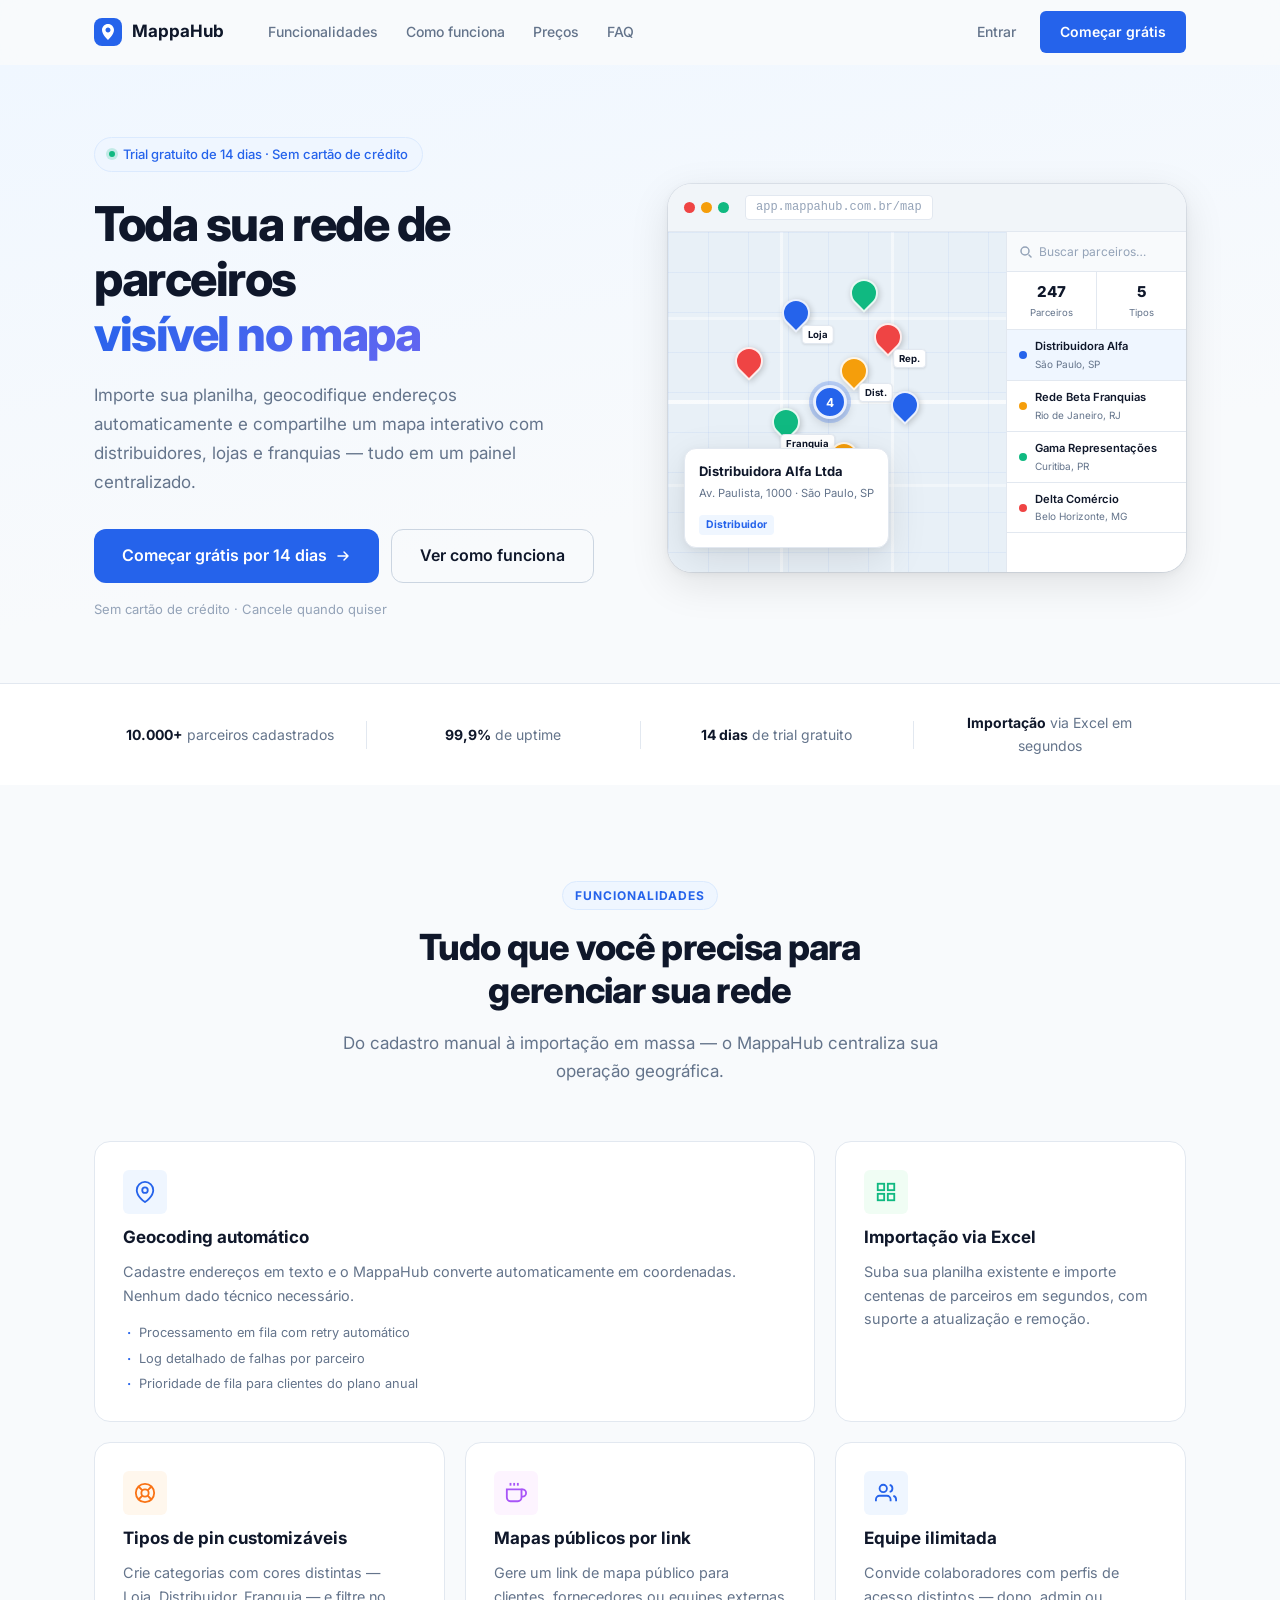
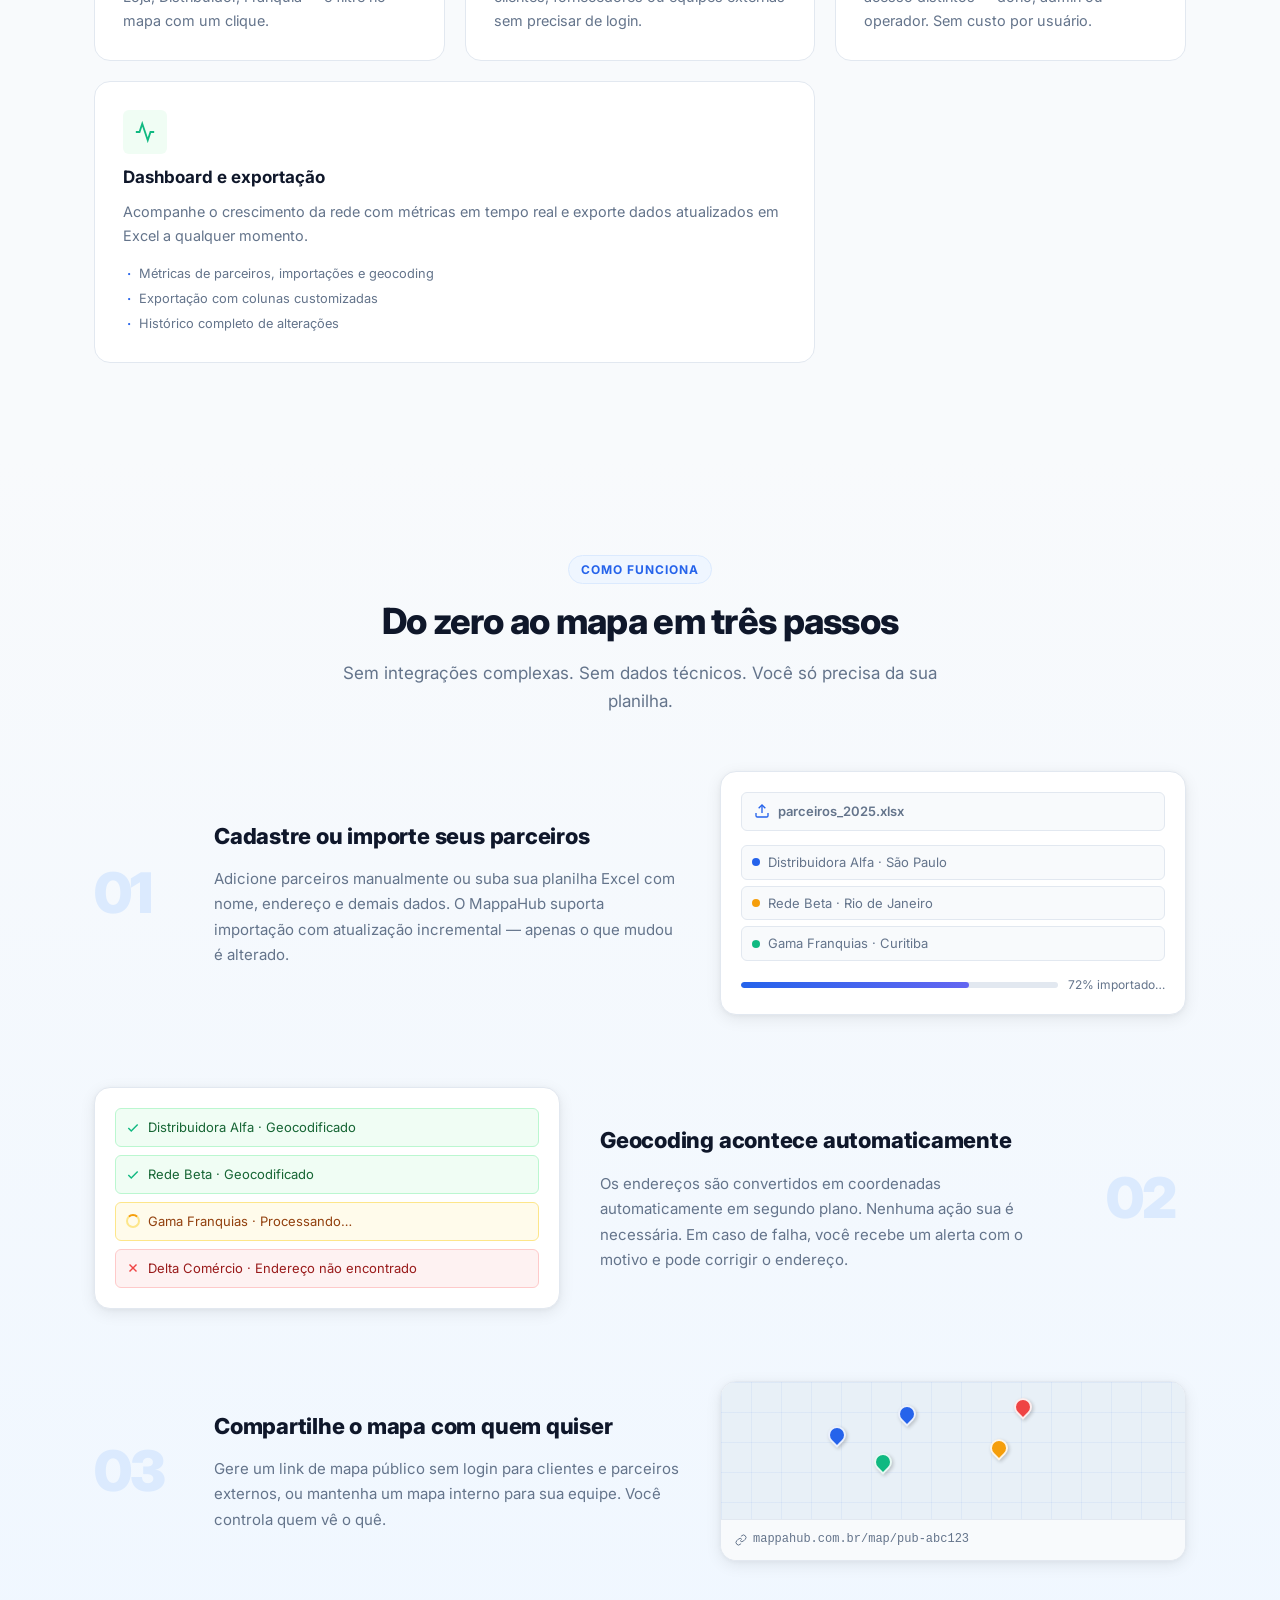
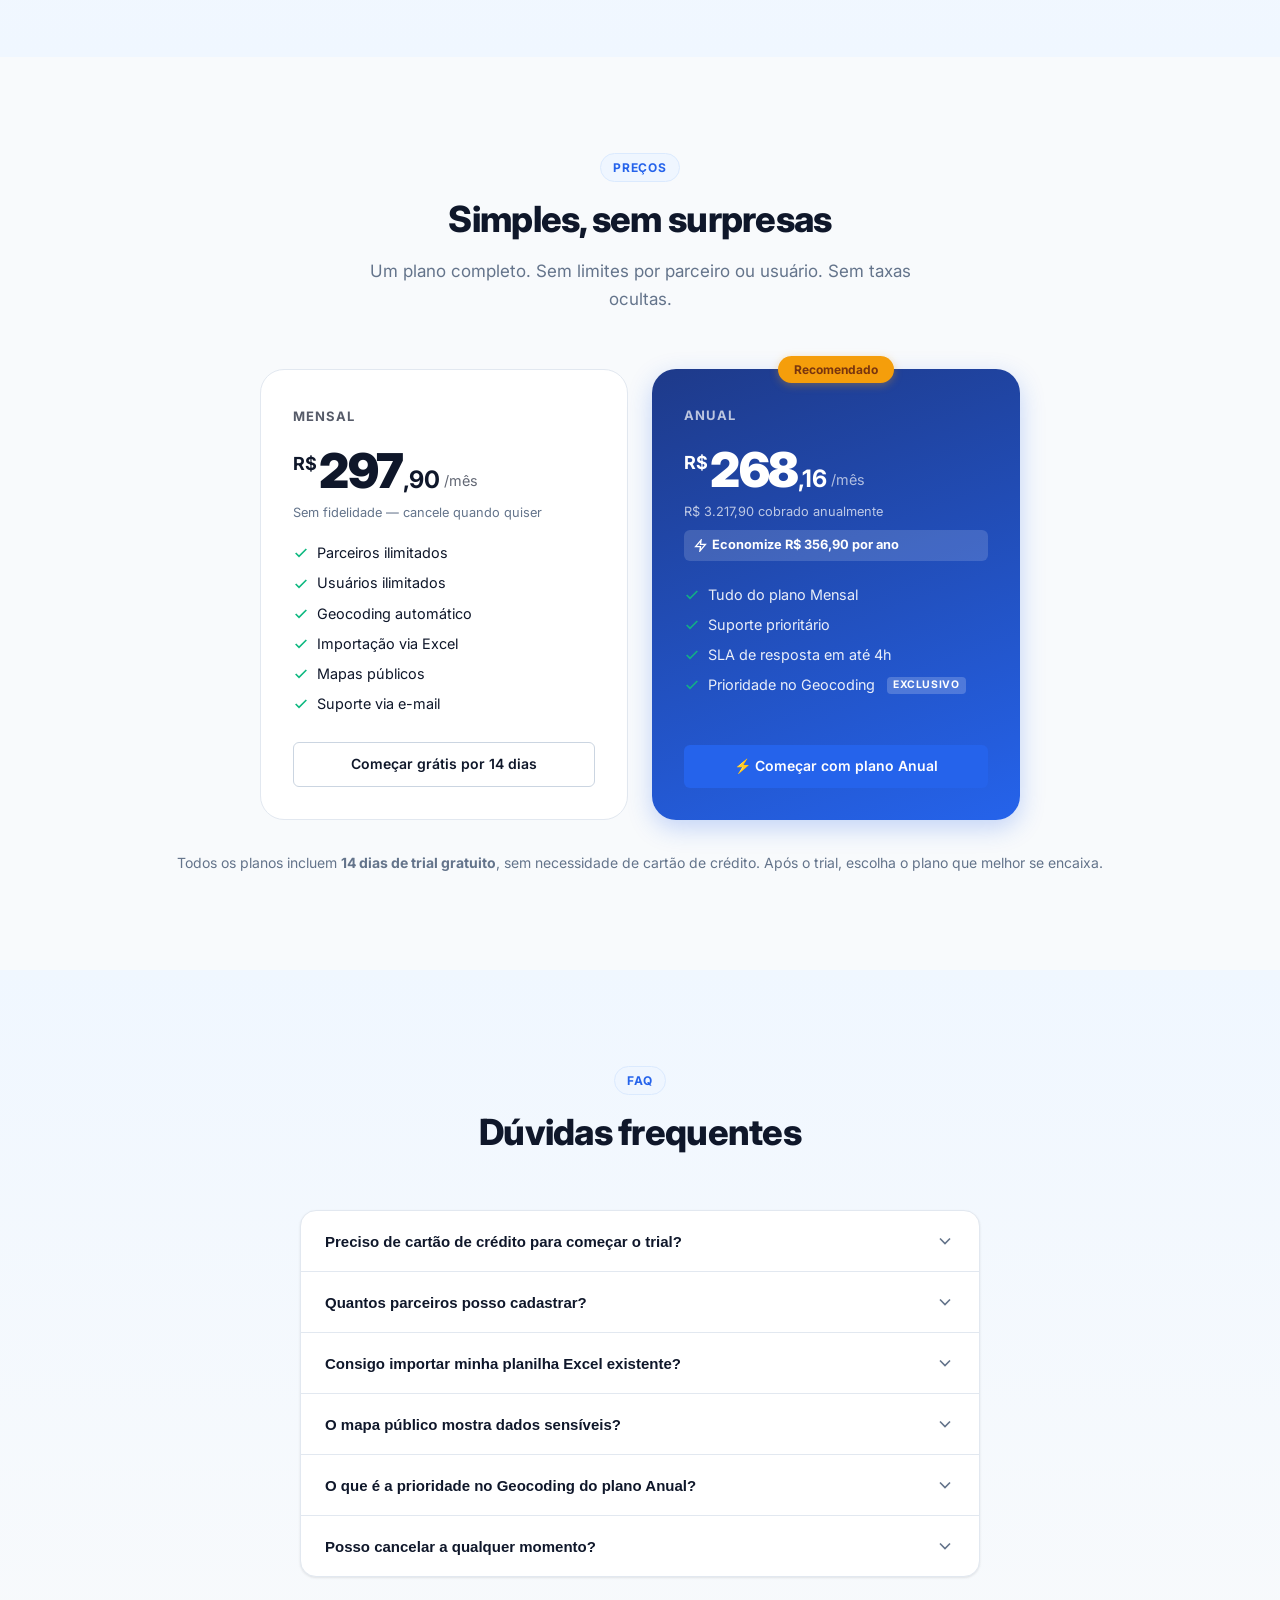
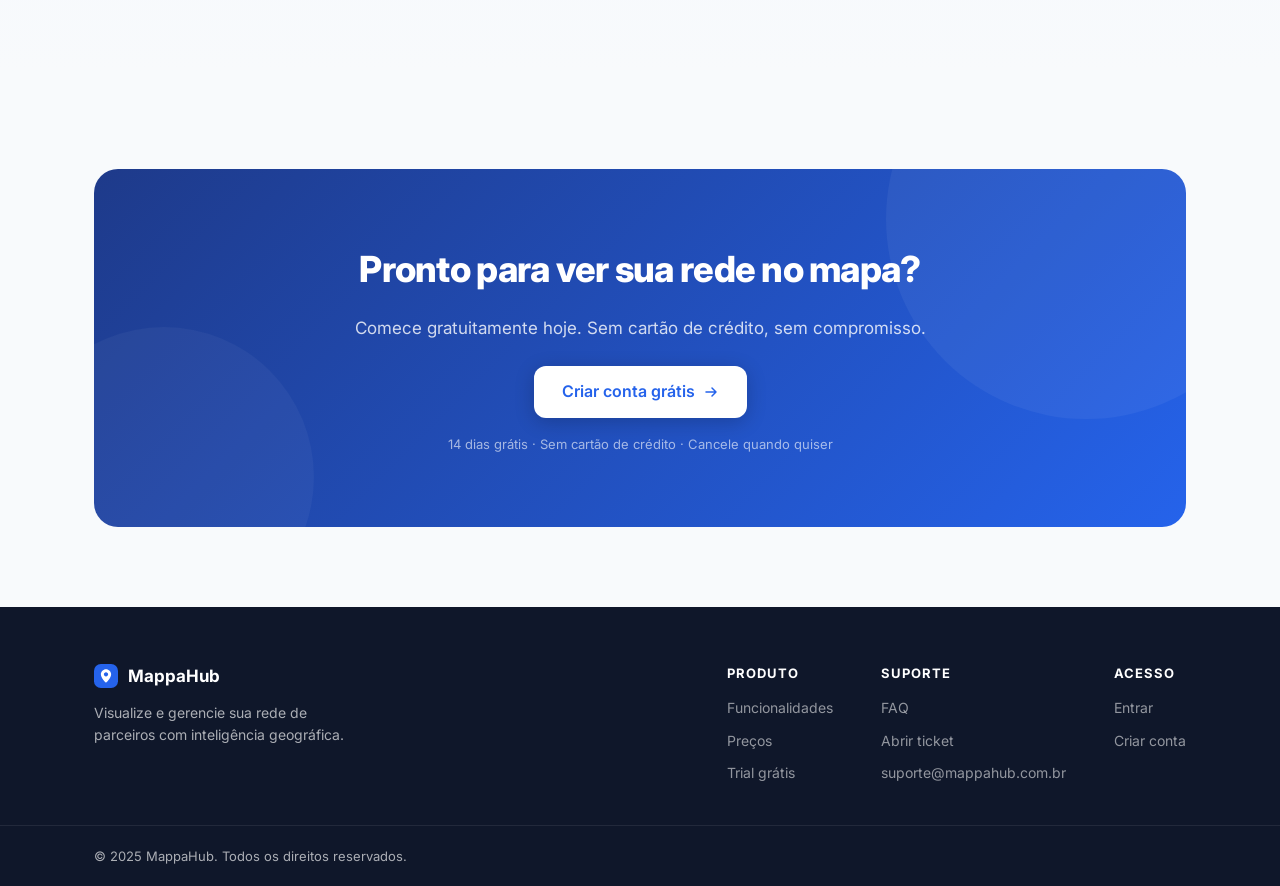
==== index.html @ 2b4d60a3 "feat: create MappaHub landing page Complete sales landing page with hero (CSS map mockup), feature c" ====
<!DOCTYPE html>
<html lang="pt-BR">
<head>
  <meta charset="UTF-8" />
  <meta name="viewport" content="width=device-width, initial-scale=1.0" />
  <title>MappaHub — Visualize sua rede de parceiros no mapa</title>
  <meta name="description" content="Importe, gerencie e compartilhe seus pontos de venda e parceiros em um mapa interativo. Geocoding automático, importação via Excel e equipe ilimitada. Comece grátis por 14 dias." />
  <meta property="og:title" content="MappaHub — Visualize sua rede de parceiros no mapa" />
  <meta property="og:description" content="Gerencie distribuidores, franquias e pontos de venda em um painel centralizado com mapa interativo." />
  <meta property="og:type" content="website" />
  <meta property="og:url" content="https://mappahub.com.br" />
  <link rel="preconnect" href="https://fonts.googleapis.com" />
  <link rel="preconnect" href="https://fonts.gstatic.com" crossorigin />
  <link href="https://fonts.googleapis.com/css2?family=Inter:wght@400;500;600;700;800&display=swap" rel="stylesheet" />
  <link rel="stylesheet" href="style.css" />
</head>
<body>

  <!-- ── Nav ─────────────────────────────────────────────────────────────── -->
  <header class="nav" id="nav">
    <div class="container nav-inner">
      <a href="/" class="nav-logo">
        <svg width="28" height="28" viewBox="0 0 28 28" fill="none" aria-hidden="true">
          <rect width="28" height="28" rx="8" fill="#2563EB"/>
          <path d="M14 6C10.686 6 8 8.686 8 12C8 16.5 14 22 14 22C14 22 20 16.5 20 12C20 8.686 17.314 6 14 6ZM14 14.5C12.619 14.5 11.5 13.381 11.5 12C11.5 10.619 12.619 9.5 14 9.5C15.381 9.5 16.5 10.619 16.5 12C16.5 13.381 15.381 14.5 14 14.5Z" fill="white"/>
        </svg>
        <span>MappaHub</span>
      </a>
      <nav class="nav-links" aria-label="Menu principal">
        <a href="#features">Funcionalidades</a>
        <a href="#how-it-works">Como funciona</a>
        <a href="#pricing">Preços</a>
        <a href="#faq">FAQ</a>
      </nav>
      <div class="nav-actions">
        <a href="https://app.mappahub.com.br/login" class="btn-ghost">Entrar</a>
        <a href="https://app.mappahub.com.br/register" class="btn-primary">Começar grátis</a>
      </div>
      <button class="nav-mobile-toggle" aria-label="Abrir menu" id="mobileToggle">
        <span></span><span></span><span></span>
      </button>
    </div>
    <div class="nav-mobile-menu" id="mobileMenu">
      <a href="#features">Funcionalidades</a>
      <a href="#how-it-works">Como funciona</a>
      <a href="#pricing">Preços</a>
      <a href="#faq">FAQ</a>
      <a href="https://app.mappahub.com.br/login" class="btn-ghost">Entrar</a>
      <a href="https://app.mappahub.com.br/register" class="btn-primary">Começar grátis</a>
    </div>
  </header>

  <main>

    <!-- ── Hero ──────────────────────────────────────────────────────────── -->
    <section class="hero">
      <div class="container hero-inner">
        <div class="hero-content">
          <div class="hero-badge">
            <span class="badge-dot"></span>
            Trial gratuito de 14 dias · Sem cartão de crédito
          </div>
          <h1 class="hero-title">
            Toda sua rede de parceiros<br />
            <span class="gradient-text">visível no mapa</span>
          </h1>
          <p class="hero-desc">
            Importe sua planilha, geocodifique endereços automaticamente e compartilhe
            um mapa interativo com distribuidores, lojas e franquias — tudo em um painel
            centralizado.
          </p>
          <div class="hero-actions">
            <a href="https://app.mappahub.com.br/register" class="btn-primary btn-lg">
              Começar grátis por 14 dias
              <svg width="16" height="16" viewBox="0 0 16 16" fill="none" aria-hidden="true"><path d="M3 8h10M9 4l4 4-4 4" stroke="currentColor" stroke-width="1.5" stroke-linecap="round" stroke-linejoin="round"/></svg>
            </a>
            <a href="#how-it-works" class="btn-outline btn-lg">Ver como funciona</a>
          </div>
          <p class="hero-note">Sem cartão de crédito · Cancele quando quiser</p>
        </div>

        <!-- Map mockup -->
        <div class="hero-visual" aria-hidden="true">
          <div class="map-frame">
            <div class="map-titlebar">
              <span class="dot red"></span>
              <span class="dot yellow"></span>
              <span class="dot green"></span>
              <span class="map-url">app.mappahub.com.br/map</span>
            </div>
            <div class="map-body">
              <div class="map-canvas">
                <div class="map-grid"></div>
                <!-- Pins -->
                <div class="pin pin-blue"  style="top:28%;left:38%"><span class="pin-label">Loja</span></div>
                <div class="pin pin-amber" style="top:45%;left:55%"><span class="pin-label">Dist.</span></div>
                <div class="pin pin-green" style="top:60%;left:35%"><span class="pin-label">Franquia</span></div>
                <div class="pin pin-red"   style="top:35%;left:65%"><span class="pin-label">Rep.</span></div>
                <div class="pin pin-blue"  style="top:55%;left:70%"></div>
                <div class="pin pin-amber" style="top:70%;left:52%"></div>
                <div class="pin pin-green" style="top:22%;left:58%"></div>
                <div class="pin pin-blue"  style="top:75%;left:28%"></div>
                <div class="pin pin-red"   style="top:42%;left:24%"></div>
                <!-- Cluster -->
                <div class="cluster" style="top:50%;left:48%">4</div>
                <!-- Popup -->
                <div class="map-popup">
                  <div class="popup-title">Distribuidora Alfa Ltda</div>
                  <div class="popup-addr">Av. Paulista, 1000 · São Paulo, SP</div>
                  <div class="popup-badge">Distribuidor</div>
                </div>
              </div>
              <!-- Sidebar -->
              <div class="map-sidebar">
                <div class="sidebar-search">
                  <svg width="14" height="14" viewBox="0 0 14 14" fill="none"><circle cx="6" cy="6" r="4" stroke="#94a3b8" stroke-width="1.5"/><path d="M10 10l2 2" stroke="#94a3b8" stroke-width="1.5" stroke-linecap="round"/></svg>
                  <span>Buscar parceiros…</span>
                </div>
                <div class="sidebar-stats">
                  <div class="stat"><span class="stat-num">247</span><span class="stat-lbl">Parceiros</span></div>
                  <div class="stat"><span class="stat-num">5</span><span class="stat-lbl">Tipos</span></div>
                </div>
                <div class="sidebar-list">
                  <div class="list-item active">
                    <span class="list-dot" style="background:#2563eb"></span>
                    <div><div class="list-name">Distribuidora Alfa</div><div class="list-city">São Paulo, SP</div></div>
                  </div>
                  <div class="list-item">
                    <span class="list-dot" style="background:#f59e0b"></span>
                    <div><div class="list-name">Rede Beta Franquias</div><div class="list-city">Rio de Janeiro, RJ</div></div>
                  </div>
                  <div class="list-item">
                    <span class="list-dot" style="background:#10b981"></span>
                    <div><div class="list-name">Gama Representações</div><div class="list-city">Curitiba, PR</div></div>
                  </div>
                  <div class="list-item">
                    <span class="list-dot" style="background:#ef4444"></span>
                    <div><div class="list-name">Delta Comércio</div><div class="list-city">Belo Horizonte, MG</div></div>
                  </div>
                </div>
              </div>
            </div>
          </div>
        </div>
      </div>

      <!-- Stats bar -->
      <div class="stats-bar">
        <div class="container stats-inner">
          <div class="stat-item"><strong>10.000+</strong> parceiros cadastrados</div>
          <div class="stat-divider"></div>
          <div class="stat-item"><strong>99,9%</strong> de uptime</div>
          <div class="stat-divider"></div>
          <div class="stat-item"><strong>14 dias</strong> de trial gratuito</div>
          <div class="stat-divider"></div>
          <div class="stat-item"><strong>Importação</strong> via Excel em segundos</div>
        </div>
      </div>
    </section>

    <!-- ── Features ──────────────────────────────────────────────────────── -->
    <section class="features section" id="features">
      <div class="container">
        <div class="section-header">
          <div class="section-tag">Funcionalidades</div>
          <h2 class="section-title">Tudo que você precisa para<br />gerenciar sua rede</h2>
          <p class="section-desc">Do cadastro manual à importação em massa — o MappaHub centraliza sua operação geográfica.</p>
        </div>

        <div class="features-grid">

          <div class="feature-card feature-card--wide">
            <div class="feature-icon" style="background:#eff6ff;color:#2563eb">
              <svg width="22" height="22" viewBox="0 0 24 24" fill="none" stroke="currentColor" stroke-width="2"><path d="M21 10c0 7-9 13-9 13s-9-6-9-13a9 9 0 0 1 18 0z"/><circle cx="12" cy="10" r="3"/></svg>
            </div>
            <h3>Geocoding automático</h3>
            <p>Cadastre endereços em texto e o MappaHub converte automaticamente em coordenadas. Nenhum dado técnico necessário.</p>
            <ul class="feature-list">
              <li>Processamento em fila com retry automático</li>
              <li>Log detalhado de falhas por parceiro</li>
              <li>Prioridade de fila para clientes do plano anual</li>
            </ul>
          </div>

          <div class="feature-card">
            <div class="feature-icon" style="background:#f0fdf4;color:#10b981">
              <svg width="22" height="22" viewBox="0 0 24 24" fill="none" stroke="currentColor" stroke-width="2"><rect x="3" y="3" width="7" height="7"/><rect x="14" y="3" width="7" height="7"/><rect x="14" y="14" width="7" height="7"/><rect x="3" y="14" width="7" height="7"/></svg>
            </div>
            <h3>Importação via Excel</h3>
            <p>Suba sua planilha existente e importe centenas de parceiros em segundos, com suporte a atualização e remoção.</p>
          </div>

          <div class="feature-card">
            <div class="feature-icon" style="background:#fff7ed;color:#f97316">
              <svg width="22" height="22" viewBox="0 0 24 24" fill="none" stroke="currentColor" stroke-width="2"><circle cx="12" cy="12" r="10"/><circle cx="12" cy="12" r="4"/><line x1="4.93" y1="4.93" x2="9.17" y2="9.17"/><line x1="14.83" y1="14.83" x2="19.07" y2="19.07"/><line x1="14.83" y1="9.17" x2="19.07" y2="4.93"/><line x1="4.93" y1="19.07" x2="9.17" y2="14.83"/></svg>
            </div>
            <h3>Tipos de pin customizáveis</h3>
            <p>Crie categorias com cores distintas — Loja, Distribuidor, Franquia — e filtre no mapa com um clique.</p>
          </div>

          <div class="feature-card">
            <div class="feature-icon" style="background:#fdf4ff;color:#a855f7">
              <svg width="22" height="22" viewBox="0 0 24 24" fill="none" stroke="currentColor" stroke-width="2"><path d="M18 8h1a4 4 0 0 1 0 8h-1"/><path d="M2 8h16v9a4 4 0 0 1-4 4H6a4 4 0 0 1-4-4V8z"/><line x1="6" y1="1" x2="6" y2="4"/><line x1="10" y1="1" x2="10" y2="4"/><line x1="14" y1="1" x2="14" y2="4"/></svg>
            </div>
            <h3>Mapas públicos por link</h3>
            <p>Gere um link de mapa público para clientes, fornecedores ou equipes externas sem precisar de login.</p>
          </div>

          <div class="feature-card">
            <div class="feature-icon" style="background:#eff6ff;color:#2563eb">
              <svg width="22" height="22" viewBox="0 0 24 24" fill="none" stroke="currentColor" stroke-width="2"><path d="M17 21v-2a4 4 0 0 0-4-4H5a4 4 0 0 0-4 4v2"/><circle cx="9" cy="7" r="4"/><path d="M23 21v-2a4 4 0 0 0-3-3.87"/><path d="M16 3.13a4 4 0 0 1 0 7.75"/></svg>
            </div>
            <h3>Equipe ilimitada</h3>
            <p>Convide colaboradores com perfis de acesso distintos — dono, admin ou operador. Sem custo por usuário.</p>
          </div>

          <div class="feature-card feature-card--wide">
            <div class="feature-icon" style="background:#f0fdf4;color:#10b981">
              <svg width="22" height="22" viewBox="0 0 24 24" fill="none" stroke="currentColor" stroke-width="2"><polyline points="22 12 18 12 15 21 9 3 6 12 2 12"/></svg>
            </div>
            <h3>Dashboard e exportação</h3>
            <p>Acompanhe o crescimento da rede com métricas em tempo real e exporte dados atualizados em Excel a qualquer momento.</p>
            <ul class="feature-list">
              <li>Métricas de parceiros, importações e geocoding</li>
              <li>Exportação com colunas customizadas</li>
              <li>Histórico completo de alterações</li>
            </ul>
          </div>

        </div>
      </div>
    </section>

    <!-- ── How it works ───────────────────────────────────────────────────── -->
    <section class="how section" id="how-it-works">
      <div class="container">
        <div class="section-header">
          <div class="section-tag">Como funciona</div>
          <h2 class="section-title">Do zero ao mapa em três passos</h2>
          <p class="section-desc">Sem integrações complexas. Sem dados técnicos. Você só precisa da sua planilha.</p>
        </div>

        <div class="steps">
          <div class="step">
            <div class="step-number">01</div>
            <div class="step-content">
              <h3>Cadastre ou importe seus parceiros</h3>
              <p>Adicione parceiros manualmente ou suba sua planilha Excel com nome, endereço e demais dados. O MappaHub suporta importação com atualização incremental — apenas o que mudou é alterado.</p>
            </div>
            <div class="step-visual">
              <div class="step-card">
                <div class="step-card-header">
                  <svg width="16" height="16" viewBox="0 0 24 24" fill="none" stroke="#2563eb" stroke-width="2"><path d="M21 15v4a2 2 0 0 1-2 2H5a2 2 0 0 1-2-2v-4"/><polyline points="17 8 12 3 7 8"/><line x1="12" y1="3" x2="12" y2="15"/></svg>
                  parceiros_2025.xlsx
                </div>
                <div class="step-rows">
                  <div class="step-row"><span class="row-dot" style="background:#2563eb"></span> Distribuidora Alfa · São Paulo</div>
                  <div class="step-row"><span class="row-dot" style="background:#f59e0b"></span> Rede Beta · Rio de Janeiro</div>
                  <div class="step-row"><span class="row-dot" style="background:#10b981"></span> Gama Franquias · Curitiba</div>
                </div>
                <div class="step-progress">
                  <div class="progress-bar"><div class="progress-fill" style="width:72%"></div></div>
                  <span>72% importado…</span>
                </div>
              </div>
            </div>
          </div>

          <div class="step step--reverse">
            <div class="step-number">02</div>
            <div class="step-content">
              <h3>Geocoding acontece automaticamente</h3>
              <p>Os endereços são convertidos em coordenadas automaticamente em segundo plano. Nenhuma ação sua é necessária. Em caso de falha, você recebe um alerta com o motivo e pode corrigir o endereço.</p>
            </div>
            <div class="step-visual">
              <div class="step-card">
                <div class="geocoding-list">
                  <div class="geo-item geo-done">
                    <svg width="14" height="14" viewBox="0 0 24 24" fill="none" stroke="#10b981" stroke-width="2.5"><polyline points="20 6 9 17 4 12"/></svg>
                    Distribuidora Alfa · Geocodificado
                  </div>
                  <div class="geo-item geo-done">
                    <svg width="14" height="14" viewBox="0 0 24 24" fill="none" stroke="#10b981" stroke-width="2.5"><polyline points="20 6 9 17 4 12"/></svg>
                    Rede Beta · Geocodificado
                  </div>
                  <div class="geo-item geo-pending">
                    <div class="spinner"></div>
                    Gama Franquias · Processando…
                  </div>
                  <div class="geo-item geo-error">
                    <svg width="14" height="14" viewBox="0 0 24 24" fill="none" stroke="#ef4444" stroke-width="2.5"><line x1="18" y1="6" x2="6" y2="18"/><line x1="6" y1="6" x2="18" y2="18"/></svg>
                    Delta Comércio · Endereço não encontrado
                  </div>
                </div>
              </div>
            </div>
          </div>

          <div class="step">
            <div class="step-number">03</div>
            <div class="step-content">
              <h3>Compartilhe o mapa com quem quiser</h3>
              <p>Gere um link de mapa público sem login para clientes e parceiros externos, ou mantenha um mapa interno para sua equipe. Você controla quem vê o quê.</p>
            </div>
            <div class="step-visual">
              <div class="step-card step-card--map">
                <div class="mini-map">
                  <div class="mini-pin" style="top:30%;left:40%;background:#2563eb"></div>
                  <div class="mini-pin" style="top:55%;left:60%;background:#f59e0b"></div>
                  <div class="mini-pin" style="top:65%;left:35%;background:#10b981"></div>
                  <div class="mini-pin" style="top:25%;left:65%;background:#ef4444"></div>
                  <div class="mini-pin" style="top:45%;left:25%;background:#2563eb"></div>
                </div>
                <div class="share-link">
                  <svg width="12" height="12" viewBox="0 0 24 24" fill="none" stroke="#64748b" stroke-width="2"><path d="M10 13a5 5 0 0 0 7.54.54l3-3a5 5 0 0 0-7.07-7.07l-1.72 1.71"/><path d="M14 11a5 5 0 0 0-7.54-.54l-3 3a5 5 0 0 0 7.07 7.07l1.71-1.71"/></svg>
                  mappahub.com.br/map/pub-abc123
                </div>
              </div>
            </div>
          </div>
        </div>
      </div>
    </section>

    <!-- ── Pricing ────────────────────────────────────────────────────────── -->
    <section class="pricing section" id="pricing">
      <div class="container">
        <div class="section-header">
          <div class="section-tag">Preços</div>
          <h2 class="section-title">Simples, sem surpresas</h2>
          <p class="section-desc">Um plano completo. Sem limites por parceiro ou usuário. Sem taxas ocultas.</p>
        </div>

        <div class="pricing-grid">

          <!-- Monthly -->
          <div class="pricing-card">
            <div class="pricing-label">Mensal</div>
            <div class="pricing-price">
              <span class="price-currency">R$</span>
              <span class="price-value">297<span class="price-cents">,90</span></span>
              <span class="price-period">/mês</span>
            </div>
            <p class="pricing-note">Sem fidelidade — cancele quando quiser</p>
            <ul class="pricing-features">
              <li><svg width="16" height="16" viewBox="0 0 24 24" fill="none" stroke="#10b981" stroke-width="2.5"><polyline points="20 6 9 17 4 12"/></svg> Parceiros ilimitados</li>
              <li><svg width="16" height="16" viewBox="0 0 24 24" fill="none" stroke="#10b981" stroke-width="2.5"><polyline points="20 6 9 17 4 12"/></svg> Usuários ilimitados</li>
              <li><svg width="16" height="16" viewBox="0 0 24 24" fill="none" stroke="#10b981" stroke-width="2.5"><polyline points="20 6 9 17 4 12"/></svg> Geocoding automático</li>
              <li><svg width="16" height="16" viewBox="0 0 24 24" fill="none" stroke="#10b981" stroke-width="2.5"><polyline points="20 6 9 17 4 12"/></svg> Importação via Excel</li>
              <li><svg width="16" height="16" viewBox="0 0 24 24" fill="none" stroke="#10b981" stroke-width="2.5"><polyline points="20 6 9 17 4 12"/></svg> Mapas públicos</li>
              <li><svg width="16" height="16" viewBox="0 0 24 24" fill="none" stroke="#10b981" stroke-width="2.5"><polyline points="20 6 9 17 4 12"/></svg> Suporte via e-mail</li>
            </ul>
            <a href="https://app.mappahub.com.br/register" class="btn-outline btn-full">Começar grátis por 14 dias</a>
          </div>

          <!-- Annual -->
          <div class="pricing-card pricing-card--featured">
            <div class="pricing-badge">Recomendado</div>
            <div class="pricing-label">Anual</div>
            <div class="pricing-price">
              <span class="price-currency">R$</span>
              <span class="price-value">268<span class="price-cents">,16</span></span>
              <span class="price-period">/mês</span>
            </div>
            <p class="pricing-note-annual">R$ 3.217,90 cobrado anualmente</p>
            <div class="pricing-savings">
              <svg width="13" height="13" viewBox="0 0 24 24" fill="none" stroke="currentColor" stroke-width="2.5"><polygon points="13 2 3 14 12 14 11 22 21 10 12 10 13 2"/></svg>
              Economize R$ 356,90 por ano
            </div>
            <ul class="pricing-features">
              <li><svg width="16" height="16" viewBox="0 0 24 24" fill="none" stroke="#10b981" stroke-width="2.5"><polyline points="20 6 9 17 4 12"/></svg> Tudo do plano Mensal</li>
              <li><svg width="16" height="16" viewBox="0 0 24 24" fill="none" stroke="#10b981" stroke-width="2.5"><polyline points="20 6 9 17 4 12"/></svg> Suporte prioritário</li>
              <li><svg width="16" height="16" viewBox="0 0 24 24" fill="none" stroke="#10b981" stroke-width="2.5"><polyline points="20 6 9 17 4 12"/></svg> SLA de resposta em até 4h</li>
              <li>
                <svg width="16" height="16" viewBox="0 0 24 24" fill="none" stroke="#10b981" stroke-width="2.5"><polyline points="20 6 9 17 4 12"/></svg>
                Prioridade no Geocoding
                <span class="feature-tag">Exclusivo</span>
              </li>
            </ul>
            <a href="https://app.mappahub.com.br/register?plan=annual" class="btn-primary btn-full">⚡ Começar com plano Anual</a>
          </div>

        </div>

        <p class="pricing-trial">
          Todos os planos incluem <strong>14 dias de trial gratuito</strong>, sem necessidade de cartão de crédito.
          Após o trial, escolha o plano que melhor se encaixa.
        </p>
      </div>
    </section>

    <!-- ── FAQ ────────────────────────────────────────────────────────────── -->
    <section class="faq section" id="faq">
      <div class="container">
        <div class="section-header">
          <div class="section-tag">FAQ</div>
          <h2 class="section-title">Dúvidas frequentes</h2>
        </div>

        <div class="faq-list">
          <div class="faq-item">
            <button class="faq-question" aria-expanded="false">
              Preciso de cartão de crédito para começar o trial?
              <svg class="faq-icon" width="20" height="20" viewBox="0 0 24 24" fill="none" stroke="currentColor" stroke-width="2"><polyline points="6 9 12 15 18 9"/></svg>
            </button>
            <div class="faq-answer">
              <p>Não. O trial de 14 dias é totalmente gratuito e não exige cadastro de cartão. Você só insere dados de pagamento quando decidir assinar um plano pago.</p>
            </div>
          </div>

          <div class="faq-item">
            <button class="faq-question" aria-expanded="false">
              Quantos parceiros posso cadastrar?
              <svg class="faq-icon" width="20" height="20" viewBox="0 0 24 24" fill="none" stroke="currentColor" stroke-width="2"><polyline points="6 9 12 15 18 9"/></svg>
            </button>
            <div class="faq-answer">
              <p>Parceiros ilimitados em todos os planos. Não existe limite de cadastros, usuários ou mapas — você paga um valor fixo mensal ou anual independente do volume.</p>
            </div>
          </div>

          <div class="faq-item">
            <button class="faq-question" aria-expanded="false">
              Consigo importar minha planilha Excel existente?
              <svg class="faq-icon" width="20" height="20" viewBox="0 0 24 24" fill="none" stroke="currentColor" stroke-width="2"><polyline points="6 9 12 15 18 9"/></svg>
            </button>
            <div class="faq-answer">
              <p>Sim. O MappaHub aceita arquivos .xlsx com as colunas que você já usa. Basta mapear os campos (nome, endereço, etc.) e importar. A importação é incremental — apenas os registros novos ou alterados são processados, preservando o histórico.</p>
            </div>
          </div>

          <div class="faq-item">
            <button class="faq-question" aria-expanded="false">
              O mapa público mostra dados sensíveis?
              <svg class="faq-icon" width="20" height="20" viewBox="0 0 24 24" fill="none" stroke="currentColor" stroke-width="2"><polyline points="6 9 12 15 18 9"/></svg>
            </button>
            <div class="faq-answer">
              <p>Você controla o que aparece. Cada parceiro pode ser marcado como <em>público</em> ou <em>interno</em>. O mapa público exibe apenas os parceiros marcados como públicos. Dados internos e informações de equipe nunca são expostos.</p>
            </div>
          </div>

          <div class="faq-item">
            <button class="faq-question" aria-expanded="false">
              O que é a prioridade no Geocoding do plano Anual?
              <svg class="faq-icon" width="20" height="20" viewBox="0 0 24 24" fill="none" stroke="currentColor" stroke-width="2"><polyline points="6 9 12 15 18 9"/></svg>
            </button>
            <div class="faq-answer">
              <p>Quando vários clientes enviam endereços para geocodificar ao mesmo tempo, os clientes do plano Anual têm seus jobs processados primeiro na fila. Isso garante que importações grandes de clientes anuais não fiquem aguardando atrás de outros.</p>
            </div>
          </div>

          <div class="faq-item">
            <button class="faq-question" aria-expanded="false">
              Posso cancelar a qualquer momento?
              <svg class="faq-icon" width="20" height="20" viewBox="0 0 24 24" fill="none" stroke="currentColor" stroke-width="2"><polyline points="6 9 12 15 18 9"/></svg>
            </button>
            <div class="faq-answer">
              <p>Sim. O plano Mensal pode ser cancelado a qualquer momento pelo painel, sem multa ou burocracia. No plano Anual, o cancelamento encerra a renovação automática ao fim do período contratado.</p>
            </div>
          </div>
        </div>
      </div>
    </section>

    <!-- ── Final CTA ──────────────────────────────────────────────────────── -->
    <section class="cta-final section">
      <div class="container">
        <div class="cta-box">
          <h2>Pronto para ver sua rede no mapa?</h2>
          <p>Comece gratuitamente hoje. Sem cartão de crédito, sem compromisso.</p>
          <a href="https://app.mappahub.com.br/register" class="btn-primary btn-lg">
            Criar conta grátis
            <svg width="16" height="16" viewBox="0 0 16 16" fill="none" aria-hidden="true"><path d="M3 8h10M9 4l4 4-4 4" stroke="currentColor" stroke-width="1.5" stroke-linecap="round" stroke-linejoin="round"/></svg>
          </a>
          <span class="cta-note">14 dias grátis · Sem cartão de crédito · Cancele quando quiser</span>
        </div>
      </div>
    </section>

  </main>

  <!-- ── Footer ─────────────────────────────────────────────────────────── -->
  <footer class="footer">
    <div class="container footer-inner">
      <div class="footer-brand">
        <a href="/" class="nav-logo">
          <svg width="24" height="24" viewBox="0 0 28 28" fill="none" aria-hidden="true">
            <rect width="28" height="28" rx="8" fill="#2563EB"/>
            <path d="M14 6C10.686 6 8 8.686 8 12C8 16.5 14 22 14 22C14 22 20 16.5 20 12C20 8.686 17.314 6 14 6ZM14 14.5C12.619 14.5 11.5 13.381 11.5 12C11.5 10.619 12.619 9.5 14 9.5C15.381 9.5 16.5 10.619 16.5 12C16.5 13.381 15.381 14.5 14 14.5Z" fill="white"/>
          </svg>
          <span>MappaHub</span>
        </a>
        <p>Visualize e gerencie sua rede de parceiros com inteligência geográfica.</p>
      </div>
      <div class="footer-links">
        <div class="footer-col">
          <h4>Produto</h4>
          <a href="#features">Funcionalidades</a>
          <a href="#pricing">Preços</a>
          <a href="https://app.mappahub.com.br/register">Trial grátis</a>
        </div>
        <div class="footer-col">
          <h4>Suporte</h4>
          <a href="#faq">FAQ</a>
          <a href="https://app.mappahub.com.br/support">Abrir ticket</a>
          <a href="mailto:suporte@mappahub.com.br">suporte@mappahub.com.br</a>
        </div>
        <div class="footer-col">
          <h4>Acesso</h4>
          <a href="https://app.mappahub.com.br/login">Entrar</a>
          <a href="https://app.mappahub.com.br/register">Criar conta</a>
        </div>
      </div>
    </div>
    <div class="footer-bottom">
      <div class="container">
        <span>© 2025 MappaHub. Todos os direitos reservados.</span>
      </div>
    </div>
  </footer>

  <script src="script.js"></script>
</body>
</html>
---- style.css ----
/* ─────────────────────────────────────────────────────────────────────────────
   MappaHub — Landing Page Styles
   ───────────────────────────────────────────────────────────────────────────── */

/* ── Reset & Base ─────────────────────────────────────────────────────────── */
*, *::before, *::after {
  box-sizing: border-box;
  margin: 0;
  padding: 0;
}

:root {
  --blue:        #2563EB;
  --blue-dark:   #1d4ed8;
  --blue-light:  #eff6ff;
  --blue-mid:    #dbeafe;
  --green:       #10b981;
  --amber:       #f59e0b;
  --red:         #ef4444;
  --purple:      #a855f7;

  --bg:          #F8FAFC;
  --surface:     #ffffff;
  --border:      #e2e8f0;
  --border-dark: #cbd5e1;

  --text:        #0f172a;
  --text-muted:  #64748b;
  --text-light:  #94a3b8;

  --radius-sm:   6px;
  --radius:      12px;
  --radius-lg:   16px;
  --radius-xl:   24px;

  --shadow-sm:   0 1px 3px rgba(0,0,0,.06), 0 1px 2px rgba(0,0,0,.04);
  --shadow:      0 4px 16px rgba(0,0,0,.08), 0 1px 4px rgba(0,0,0,.04);
  --shadow-lg:   0 12px 40px rgba(0,0,0,.10), 0 2px 8px rgba(0,0,0,.05);
  --shadow-blue: 0 8px 24px rgba(37,99,235,.25);

  --nav-h:       64px;
  --section-gap: 96px;
}

html { scroll-behavior: smooth; }

body {
  font-family: 'Inter', -apple-system, BlinkMacSystemFont, sans-serif;
  background: var(--bg);
  color: var(--text);
  line-height: 1.6;
  -webkit-font-smoothing: antialiased;
}

img, svg { display: block; }

a { text-decoration: none; color: inherit; }

ul { list-style: none; }

/* ── Container ────────────────────────────────────────────────────────────── */
.container {
  width: 100%;
  max-width: 1140px;
  margin: 0 auto;
  padding: 0 24px;
}

/* ── Buttons ──────────────────────────────────────────────────────────────── */
.btn-primary {
  display: inline-flex;
  align-items: center;
  gap: 8px;
  background: var(--blue);
  color: #fff;
  font-size: .875rem;
  font-weight: 600;
  padding: 10px 20px;
  border-radius: var(--radius-sm);
  border: none;
  cursor: pointer;
  transition: background .15s, transform .1s, box-shadow .15s;
}
.btn-primary:hover {
  background: var(--blue-dark);
  box-shadow: var(--shadow-blue);
  transform: translateY(-1px);
}
.btn-primary:active { transform: translateY(0); }

.btn-ghost {
  display: inline-flex;
  align-items: center;
  gap: 8px;
  background: transparent;
  color: var(--text-muted);
  font-size: .875rem;
  font-weight: 500;
  padding: 10px 16px;
  border-radius: var(--radius-sm);
  border: none;
  cursor: pointer;
  transition: color .15s, background .15s;
}
.btn-ghost:hover { color: var(--text); background: var(--border); }

.btn-outline {
  display: inline-flex;
  align-items: center;
  gap: 8px;
  background: transparent;
  color: var(--text);
  font-size: .875rem;
  font-weight: 600;
  padding: 10px 20px;
  border-radius: var(--radius-sm);
  border: 1.5px solid var(--border-dark);
  cursor: pointer;
  transition: border-color .15s, background .15s, transform .1s;
}
.btn-outline:hover { border-color: var(--blue); color: var(--blue); background: var(--blue-light); transform: translateY(-1px); }

.btn-lg { font-size: 1rem; padding: 13px 28px; border-radius: var(--radius); }

.btn-full { width: 100%; justify-content: center; margin-top: auto; }

/* ── Text helpers ─────────────────────────────────────────────────────────── */
.gradient-text {
  background: linear-gradient(135deg, var(--blue) 0%, #6366f1 100%);
  -webkit-background-clip: text;
  -webkit-text-fill-color: transparent;
  background-clip: text;
}

/* ── Section ──────────────────────────────────────────────────────────────── */
.section { padding: var(--section-gap) 0; }

.section-header {
  text-align: center;
  max-width: 600px;
  margin: 0 auto 56px;
}
.section-tag {
  display: inline-block;
  font-size: .75rem;
  font-weight: 700;
  letter-spacing: .08em;
  text-transform: uppercase;
  color: var(--blue);
  background: var(--blue-light);
  border: 1px solid var(--blue-mid);
  padding: 4px 12px;
  border-radius: 999px;
  margin-bottom: 16px;
}
.section-title {
  font-size: 2.25rem;
  font-weight: 800;
  line-height: 1.2;
  color: var(--text);
  letter-spacing: -.02em;
  margin-bottom: 16px;
}
.section-desc {
  font-size: 1.0625rem;
  color: var(--text-muted);
  line-height: 1.65;
}

/* ─────────────────────────────────────────────────────────────────────────────
   NAV
   ───────────────────────────────────────────────────────────────────────────── */
.nav {
  position: sticky;
  top: 0;
  z-index: 100;
  background: rgba(248, 250, 252, .88);
  backdrop-filter: blur(12px);
  -webkit-backdrop-filter: blur(12px);
  border-bottom: 1px solid transparent;
  transition: border-color .2s, background .2s;
}
.nav.scrolled {
  border-color: var(--border);
  background: rgba(248, 250, 252, .96);
}

.nav-inner {
  display: flex;
  align-items: center;
  height: var(--nav-h);
  gap: 32px;
}

.nav-logo {
  display: flex;
  align-items: center;
  gap: 10px;
  font-size: 1.0625rem;
  font-weight: 700;
  color: var(--text);
  flex-shrink: 0;
}

.nav-links {
  display: flex;
  align-items: center;
  gap: 4px;
  flex: 1;
}
.nav-links a {
  font-size: .875rem;
  font-weight: 500;
  color: var(--text-muted);
  padding: 6px 12px;
  border-radius: var(--radius-sm);
  transition: color .15s, background .15s;
}
.nav-links a:hover { color: var(--text); background: var(--border); }

.nav-actions {
  display: flex;
  align-items: center;
  gap: 8px;
  margin-left: auto;
}

/* Mobile toggle */
.nav-mobile-toggle {
  display: none;
  flex-direction: column;
  gap: 5px;
  background: none;
  border: none;
  cursor: pointer;
  padding: 8px;
  border-radius: var(--radius-sm);
  margin-left: auto;
}
.nav-mobile-toggle span {
  display: block;
  width: 22px;
  height: 2px;
  background: var(--text);
  border-radius: 2px;
  transition: transform .2s, opacity .2s;
}

.nav-mobile-menu {
  display: none;
  flex-direction: column;
  padding: 12px 24px 20px;
  gap: 4px;
  border-top: 1px solid var(--border);
  background: var(--surface);
}
.nav-mobile-menu a {
  padding: 10px 12px;
  font-size: .9375rem;
  font-weight: 500;
  color: var(--text-muted);
  border-radius: var(--radius-sm);
  transition: color .15s, background .15s;
}
.nav-mobile-menu a:hover { color: var(--text); background: var(--border); }
.nav-mobile-menu .btn-primary,
.nav-mobile-menu .btn-ghost { width: 100%; justify-content: center; margin-top: 4px; }

.nav-mobile-menu.open { display: flex; }

/* ─────────────────────────────────────────────────────────────────────────────
   HERO
   ───────────────────────────────────────────────────────────────────────────── */
.hero {
  background: linear-gradient(170deg, #f0f7ff 0%, var(--bg) 60%);
  padding: 72px 0 0;
  overflow: hidden;
}

.hero-inner {
  display: grid;
  grid-template-columns: 1fr 1fr;
  gap: 56px;
  align-items: center;
  padding-bottom: 64px;
}

/* Content */
.hero-badge {
  display: inline-flex;
  align-items: center;
  gap: 8px;
  font-size: .8125rem;
  font-weight: 500;
  color: var(--blue);
  background: var(--blue-light);
  border: 1px solid var(--blue-mid);
  padding: 6px 14px;
  border-radius: 999px;
  margin-bottom: 24px;
}
.badge-dot {
  display: inline-block;
  width: 6px;
  height: 6px;
  border-radius: 50%;
  background: var(--green);
  box-shadow: 0 0 0 3px rgba(16,185,129,.2);
  animation: pulse 2s infinite;
}
@keyframes pulse {
  0%, 100% { box-shadow: 0 0 0 3px rgba(16,185,129,.2); }
  50%       { box-shadow: 0 0 0 6px rgba(16,185,129,.08); }
}

.hero-title {
  font-size: clamp(2rem, 4vw, 3rem);
  font-weight: 800;
  line-height: 1.15;
  letter-spacing: -.03em;
  margin-bottom: 20px;
}

.hero-desc {
  font-size: 1.0625rem;
  color: var(--text-muted);
  line-height: 1.7;
  margin-bottom: 32px;
  max-width: 480px;
}

.hero-actions {
  display: flex;
  flex-wrap: wrap;
  gap: 12px;
  margin-bottom: 16px;
}

.hero-note {
  font-size: .8125rem;
  color: var(--text-light);
}

/* ── Map Frame ────────────────────────────────────────────────────────────── */
.hero-visual {
  position: relative;
}

.map-frame {
  background: var(--surface);
  border-radius: var(--radius-xl);
  box-shadow: var(--shadow-lg), 0 0 0 1px var(--border);
  overflow: hidden;
  max-width: 560px;
  width: 100%;
}

.map-titlebar {
  display: flex;
  align-items: center;
  gap: 6px;
  padding: 11px 16px;
  background: #f1f5f9;
  border-bottom: 1px solid var(--border);
}
.dot {
  width: 11px;
  height: 11px;
  border-radius: 50%;
  flex-shrink: 0;
}
.dot.red    { background: #ef4444; }
.dot.yellow { background: #f59e0b; }
.dot.green  { background: #10b981; }
.map-url {
  margin-left: 10px;
  font-size: .75rem;
  color: var(--text-light);
  background: var(--surface);
  border: 1px solid var(--border);
  border-radius: 4px;
  padding: 2px 10px;
  font-family: monospace;
}

.map-body {
  display: flex;
  height: 340px;
}

.map-canvas {
  flex: 1;
  position: relative;
  background: #e8f0f7;
  overflow: hidden;
}

/* Subtle map grid */
.map-grid {
  position: absolute;
  inset: 0;
  background-image:
    linear-gradient(rgba(37,99,235,.06) 1px, transparent 1px),
    linear-gradient(90deg, rgba(37,99,235,.06) 1px, transparent 1px);
  background-size: 40px 40px;
}

/* Map roads */
.map-canvas::before {
  content: '';
  position: absolute;
  inset: 0;
  background-image:
    linear-gradient(transparent 49.5%, rgba(255,255,255,.7) 49.5%, rgba(255,255,255,.7) 50.5%, transparent 50.5%),
    linear-gradient(90deg, transparent 33%, rgba(255,255,255,.5) 33%, rgba(255,255,255,.5) 34%, transparent 34%),
    linear-gradient(90deg, transparent 66%, rgba(255,255,255,.5) 66%, rgba(255,255,255,.5) 67%, transparent 67%),
    linear-gradient(transparent 25%, rgba(255,255,255,.4) 25%, rgba(255,255,255,.4) 26%, transparent 26%),
    linear-gradient(transparent 74%, rgba(255,255,255,.4) 74%, rgba(255,255,255,.4) 75%, transparent 75%);
}

/* Pins */
.pin {
  position: absolute;
  width: 28px;
  height: 28px;
  border-radius: 50% 50% 50% 0;
  transform: translate(-50%, -100%) rotate(-45deg);
  border: 2px solid rgba(255,255,255,.9);
  box-shadow: 0 2px 6px rgba(0,0,0,.2);
  cursor: default;
  transition: transform .15s;
}
.pin:hover { transform: translate(-50%, -105%) rotate(-45deg) scale(1.1); z-index: 10; }

.pin-blue   { background: var(--blue); }
.pin-amber  { background: var(--amber); }
.pin-green  { background: var(--green); }
.pin-red    { background: var(--red); }

.pin-label {
  position: absolute;
  bottom: -28px;
  left: 50%;
  transform: translateX(-50%) rotate(45deg);
  font-size: .6rem;
  font-weight: 700;
  color: var(--text);
  background: var(--surface);
  border: 1px solid var(--border);
  border-radius: 4px;
  padding: 1px 5px;
  white-space: nowrap;
  box-shadow: var(--shadow-sm);
  pointer-events: none;
}

/* Cluster */
.cluster {
  position: absolute;
  width: 34px;
  height: 34px;
  border-radius: 50%;
  background: var(--blue);
  color: #fff;
  font-size: .75rem;
  font-weight: 700;
  display: flex;
  align-items: center;
  justify-content: center;
  transform: translate(-50%, -50%);
  border: 3px solid rgba(255,255,255,.9);
  box-shadow: 0 0 0 4px rgba(37,99,235,.25), 0 4px 12px rgba(0,0,0,.2);
  cursor: default;
  z-index: 5;
}

/* Popup */
.map-popup {
  position: absolute;
  bottom: 24px;
  left: 16px;
  background: var(--surface);
  border-radius: var(--radius);
  box-shadow: var(--shadow-lg);
  padding: 12px 14px;
  min-width: 180px;
  border: 1px solid var(--border);
  z-index: 20;
  animation: popupIn .3s ease;
}
@keyframes popupIn {
  from { opacity: 0; transform: translateY(6px) scale(.97); }
  to   { opacity: 1; transform: translateY(0) scale(1); }
}
.popup-title { font-size: .8125rem; font-weight: 700; color: var(--text); margin-bottom: 3px; }
.popup-addr  { font-size: .7rem; color: var(--text-muted); margin-bottom: 7px; }
.popup-badge {
  display: inline-block;
  font-size: .65rem;
  font-weight: 700;
  color: var(--blue);
  background: var(--blue-light);
  border-radius: 4px;
  padding: 2px 7px;
}

/* Sidebar */
.map-sidebar {
  width: 180px;
  background: var(--surface);
  border-left: 1px solid var(--border);
  display: flex;
  flex-direction: column;
  gap: 0;
  overflow: hidden;
}

.sidebar-search {
  display: flex;
  align-items: center;
  gap: 6px;
  padding: 10px 12px;
  border-bottom: 1px solid var(--border);
  font-size: .75rem;
  color: var(--text-light);
  background: #f8fafc;
}

.sidebar-stats {
  display: flex;
  border-bottom: 1px solid var(--border);
}
.stat {
  flex: 1;
  display: flex;
  flex-direction: column;
  align-items: center;
  padding: 8px 4px;
  border-right: 1px solid var(--border);
}
.stat:last-child { border-right: none; }
.stat-num { font-size: .9375rem; font-weight: 800; color: var(--text); }
.stat-lbl { font-size: .6rem; color: var(--text-muted); margin-top: 1px; }

.sidebar-list { display: flex; flex-direction: column; overflow: hidden; }
.list-item {
  display: flex;
  align-items: center;
  gap: 8px;
  padding: 8px 12px;
  border-bottom: 1px solid var(--border);
  cursor: default;
  transition: background .1s;
}
.list-item:hover   { background: #f8fafc; }
.list-item.active  { background: var(--blue-light); }
.list-dot {
  width: 8px;
  height: 8px;
  border-radius: 50%;
  flex-shrink: 0;
}
.list-name  { font-size: .7rem; font-weight: 600; color: var(--text); }
.list-city  { font-size: .625rem; color: var(--text-muted); }

/* Stats bar */
.stats-bar {
  background: var(--surface);
  border-top: 1px solid var(--border);
}
.stats-inner {
  display: flex;
  align-items: center;
  justify-content: center;
  flex-wrap: wrap;
  gap: 0;
  padding: 20px 24px;
}
.stat-item {
  flex: 1;
  text-align: center;
  font-size: .875rem;
  color: var(--text-muted);
  padding: 8px 20px;
  min-width: 180px;
}
.stat-item strong { color: var(--text); font-weight: 700; }
.stat-divider {
  width: 1px;
  height: 28px;
  background: var(--border);
  flex-shrink: 0;
}

/* ─────────────────────────────────────────────────────────────────────────────
   FEATURES
   ───────────────────────────────────────────────────────────────────────────── */
.features { background: var(--bg); }

.features-grid {
  display: grid;
  grid-template-columns: repeat(3, 1fr);
  gap: 20px;
}

.feature-card {
  background: var(--surface);
  border: 1px solid var(--border);
  border-radius: var(--radius-lg);
  padding: 28px;
  transition: box-shadow .2s, transform .2s, border-color .2s;
  display: flex;
  flex-direction: column;
  gap: 12px;
}
.feature-card:hover {
  box-shadow: var(--shadow);
  border-color: var(--blue-mid);
  transform: translateY(-2px);
}
.feature-card--wide {
  grid-column: span 2;
}

.feature-icon {
  width: 44px;
  height: 44px;
  border-radius: var(--radius-sm);
  display: flex;
  align-items: center;
  justify-content: center;
  flex-shrink: 0;
}

.feature-card h3 {
  font-size: 1.0625rem;
  font-weight: 700;
  color: var(--text);
  line-height: 1.3;
}

.feature-card p {
  font-size: .9rem;
  color: var(--text-muted);
  line-height: 1.65;
}

.feature-list {
  display: flex;
  flex-direction: column;
  gap: 6px;
  margin-top: 4px;
}
.feature-list li {
  font-size: .8rem;
  color: var(--text-muted);
  padding-left: 16px;
  position: relative;
  line-height: 1.5;
}
.feature-list li::before {
  content: '·';
  position: absolute;
  left: 4px;
  color: var(--blue);
  font-weight: 700;
}

/* ─────────────────────────────────────────────────────────────────────────────
   HOW IT WORKS
   ───────────────────────────────────────────────────────────────────────────── */
.how { background: linear-gradient(180deg, var(--bg) 0%, #f0f7ff 100%); }

.steps {
  display: flex;
  flex-direction: column;
  gap: 72px;
}

.step {
  display: grid;
  grid-template-columns: 80px 1fr 1fr;
  gap: 40px;
  align-items: center;
}
.step--reverse {
  grid-template-columns: 80px 1fr 1fr;
  direction: rtl;
}
.step--reverse > * { direction: ltr; }

.step-number {
  font-size: 3.5rem;
  font-weight: 900;
  color: var(--blue-mid);
  line-height: 1;
  letter-spacing: -.04em;
  white-space: nowrap;
}

.step-content h3 {
  font-size: 1.375rem;
  font-weight: 800;
  color: var(--text);
  margin-bottom: 12px;
  letter-spacing: -.01em;
}
.step-content p {
  font-size: .9375rem;
  color: var(--text-muted);
  line-height: 1.7;
}

/* Step cards */
.step-card {
  background: var(--surface);
  border: 1px solid var(--border);
  border-radius: var(--radius-lg);
  padding: 20px;
  box-shadow: var(--shadow);
  min-height: 180px;
  display: flex;
  flex-direction: column;
  gap: 14px;
}

.step-card-header {
  display: flex;
  align-items: center;
  gap: 8px;
  font-size: .8125rem;
  font-weight: 600;
  color: var(--text-muted);
  background: #f8fafc;
  border: 1px solid var(--border);
  border-radius: var(--radius-sm);
  padding: 8px 12px;
}

.step-rows { display: flex; flex-direction: column; gap: 6px; }
.step-row {
  display: flex;
  align-items: center;
  gap: 8px;
  font-size: .8125rem;
  color: var(--text-muted);
  padding: 6px 10px;
  border-radius: var(--radius-sm);
  background: #f8fafc;
  border: 1px solid var(--border);
}
.row-dot {
  width: 8px;
  height: 8px;
  border-radius: 50%;
  flex-shrink: 0;
}

.step-progress {
  display: flex;
  align-items: center;
  gap: 10px;
  font-size: .75rem;
  color: var(--text-muted);
}
.progress-bar {
  flex: 1;
  height: 6px;
  background: var(--border);
  border-radius: 99px;
  overflow: hidden;
}
.progress-fill {
  height: 100%;
  background: linear-gradient(90deg, var(--blue), #6366f1);
  border-radius: 99px;
}

/* Geocoding list */
.geocoding-list { display: flex; flex-direction: column; gap: 8px; }
.geo-item {
  display: flex;
  align-items: center;
  gap: 8px;
  font-size: .8125rem;
  padding: 8px 10px;
  border-radius: var(--radius-sm);
  border: 1px solid var(--border);
}
.geo-done    { background: #f0fdf4; border-color: #bbf7d0; color: #166534; }
.geo-pending { background: #fffbeb; border-color: #fde68a; color: #92400e; }
.geo-error   { background: #fef2f2; border-color: #fecaca; color: #991b1b; }

.spinner {
  width: 14px;
  height: 14px;
  border: 2px solid #fde68a;
  border-top-color: var(--amber);
  border-radius: 50%;
  animation: spin .7s linear infinite;
  flex-shrink: 0;
}
@keyframes spin { to { transform: rotate(360deg); } }

/* Mini map card */
.step-card--map { padding: 0; overflow: hidden; gap: 0; }
.mini-map {
  flex: 1;
  position: relative;
  background: #e8f0f7;
  background-image:
    linear-gradient(rgba(37,99,235,.06) 1px, transparent 1px),
    linear-gradient(90deg, rgba(37,99,235,.06) 1px, transparent 1px);
  background-size: 30px 30px;
  min-height: 130px;
}
.mini-pin {
  position: absolute;
  width: 18px;
  height: 18px;
  border-radius: 50% 50% 50% 0;
  transform: translate(-50%, -100%) rotate(-45deg);
  border: 2px solid rgba(255,255,255,.9);
  box-shadow: 0 2px 4px rgba(0,0,0,.2);
}
.share-link {
  display: flex;
  align-items: center;
  gap: 6px;
  font-size: .75rem;
  color: var(--text-muted);
  background: #f8fafc;
  border-top: 1px solid var(--border);
  padding: 10px 14px;
  font-family: monospace;
}

/* ─────────────────────────────────────────────────────────────────────────────
   PRICING
   ───────────────────────────────────────────────────────────────────────────── */
.pricing { background: var(--bg); }

.pricing-grid {
  display: grid;
  grid-template-columns: 1fr 1fr;
  gap: 24px;
  max-width: 760px;
  margin: 0 auto;
}

.pricing-card {
  background: var(--surface);
  border: 1px solid var(--border);
  border-radius: var(--radius-xl);
  padding: 36px 32px 32px;
  display: flex;
  flex-direction: column;
  gap: 0;
  transition: box-shadow .2s, transform .2s;
  position: relative;
}
.pricing-card:hover {
  box-shadow: var(--shadow);
  transform: translateY(-2px);
}

.pricing-card--featured {
  background: linear-gradient(160deg, #1e3a8a 0%, var(--blue) 100%);
  border: none;
  color: #fff;
  box-shadow: var(--shadow-blue);
}
.pricing-card--featured:hover {
  box-shadow: 0 12px 40px rgba(37,99,235,.4);
  transform: translateY(-4px);
}

.pricing-badge {
  position: absolute;
  top: -13px;
  left: 50%;
  transform: translateX(-50%);
  background: var(--amber);
  color: #78350f;
  font-size: .75rem;
  font-weight: 700;
  padding: 4px 16px;
  border-radius: 999px;
  white-space: nowrap;
  box-shadow: 0 2px 8px rgba(245,158,11,.35);
}

.pricing-label {
  font-size: .8125rem;
  font-weight: 700;
  text-transform: uppercase;
  letter-spacing: .08em;
  margin-bottom: 20px;
  opacity: .7;
}

.pricing-price {
  display: flex;
  align-items: flex-start;
  gap: 2px;
  margin-bottom: 8px;
  line-height: 1;
}
.price-currency {
  font-size: 1.125rem;
  font-weight: 700;
  margin-top: 8px;
}
.price-value {
  font-size: 3rem;
  font-weight: 900;
  letter-spacing: -.03em;
}
.price-cents {
  font-size: 1.5rem;
  font-weight: 700;
  letter-spacing: -.01em;
}
.price-period {
  font-size: .9rem;
  opacity: .65;
  align-self: flex-end;
  margin-bottom: 6px;
  margin-left: 2px;
}

.pricing-note {
  font-size: .8rem;
  color: var(--text-muted);
  margin-bottom: 20px;
}
.pricing-note-annual {
  font-size: .8rem;
  color: rgba(255,255,255,.7);
  margin-bottom: 8px;
}
.pricing-savings {
  display: inline-flex;
  align-items: center;
  gap: 5px;
  font-size: .8rem;
  font-weight: 700;
  color: #fff;
  background: rgba(255,255,255,.15);
  border-radius: 6px;
  padding: 5px 10px;
  margin-bottom: 24px;
}

.pricing-features {
  display: flex;
  flex-direction: column;
  gap: 10px;
  flex: 1;
  margin-bottom: 28px;
}
.pricing-features li {
  display: flex;
  align-items: center;
  gap: 8px;
  font-size: .9rem;
  line-height: 1.4;
}
.pricing-card--featured .pricing-features li {
  color: rgba(255,255,255,.9);
}
.pricing-card--featured .pricing-features svg { opacity: .9; }

.feature-tag {
  display: inline-block;
  font-size: .65rem;
  font-weight: 700;
  text-transform: uppercase;
  letter-spacing: .06em;
  color: #fff;
  background: rgba(255,255,255,.2);
  border-radius: 4px;
  padding: 1px 6px;
  margin-left: 4px;
  vertical-align: middle;
}

/* Outline btn inside featured card */
.pricing-card--featured .btn-outline {
  border-color: rgba(255,255,255,.4);
  color: #fff;
}
.pricing-card--featured .btn-outline:hover {
  border-color: #fff;
  background: rgba(255,255,255,.1);
}

.pricing-trial {
  text-align: center;
  font-size: .875rem;
  color: var(--text-muted);
  margin-top: 32px;
}

/* ─────────────────────────────────────────────────────────────────────────────
   FAQ
   ───────────────────────────────────────────────────────────────────────────── */
.faq { background: linear-gradient(180deg, #f0f7ff 0%, var(--bg) 100%); }

.faq-list {
  max-width: 680px;
  margin: 0 auto;
  display: flex;
  flex-direction: column;
  gap: 0;
  border: 1px solid var(--border);
  border-radius: var(--radius-lg);
  background: var(--surface);
  overflow: hidden;
  box-shadow: var(--shadow-sm);
}

.faq-item { border-bottom: 1px solid var(--border); }
.faq-item:last-child { border-bottom: none; }

.faq-question {
  width: 100%;
  display: flex;
  align-items: center;
  justify-content: space-between;
  gap: 16px;
  padding: 20px 24px;
  font-size: .9375rem;
  font-weight: 600;
  color: var(--text);
  background: none;
  border: none;
  cursor: pointer;
  text-align: left;
  transition: background .15s;
}
.faq-question:hover { background: #f8fafc; }

.faq-icon {
  flex-shrink: 0;
  color: var(--text-muted);
  transition: transform .25s;
}
.faq-question[aria-expanded="true"] .faq-icon {
  transform: rotate(180deg);
}

.faq-answer {
  overflow: hidden;
  max-height: 0;
  transition: max-height .3s ease;
}
.faq-answer p {
  padding: 0 24px 20px;
  font-size: .9rem;
  color: var(--text-muted);
  line-height: 1.7;
}
.faq-answer em { color: var(--text); font-style: normal; font-weight: 500; }

/* ─────────────────────────────────────────────────────────────────────────────
   FINAL CTA
   ───────────────────────────────────────────────────────────────────────────── */
.cta-final { background: var(--bg); padding-bottom: 80px; }

.cta-box {
  background: linear-gradient(135deg, #1e3a8a 0%, var(--blue) 100%);
  border-radius: var(--radius-xl);
  padding: 72px 40px;
  text-align: center;
  color: #fff;
  display: flex;
  flex-direction: column;
  align-items: center;
  gap: 16px;
  position: relative;
  overflow: hidden;
}

/* Decorative glow */
.cta-box::before {
  content: '';
  position: absolute;
  width: 400px;
  height: 400px;
  border-radius: 50%;
  background: rgba(255,255,255,.05);
  top: -150px;
  right: -100px;
  pointer-events: none;
}
.cta-box::after {
  content: '';
  position: absolute;
  width: 300px;
  height: 300px;
  border-radius: 50%;
  background: rgba(255,255,255,.04);
  bottom: -100px;
  left: -80px;
  pointer-events: none;
}

.cta-box h2 {
  font-size: 2.25rem;
  font-weight: 800;
  letter-spacing: -.02em;
  position: relative;
}
.cta-box p {
  font-size: 1.0625rem;
  color: rgba(255,255,255,.8);
  position: relative;
}
.cta-box .btn-primary {
  background: #fff;
  color: var(--blue);
  margin-top: 8px;
  position: relative;
  box-shadow: 0 4px 20px rgba(0,0,0,.2);
}
.cta-box .btn-primary:hover {
  background: #f1f5f9;
  box-shadow: 0 8px 32px rgba(0,0,0,.25);
  transform: translateY(-2px);
}
.cta-note {
  font-size: .8125rem;
  color: rgba(255,255,255,.6);
  position: relative;
}

/* ─────────────────────────────────────────────────────────────────────────────
   FOOTER
   ───────────────────────────────────────────────────────────────────────────── */
.footer {
  background: #0f172a;
  color: rgba(255,255,255,.65);
}

.footer-inner {
  display: flex;
  gap: 56px;
  padding: 56px 24px 40px;
  align-items: flex-start;
}

.footer-brand {
  flex: 1;
  display: flex;
  flex-direction: column;
  gap: 12px;
}
.footer-brand .nav-logo { color: #fff; }
.footer-brand .nav-logo span { color: #fff; }
.footer-brand p {
  font-size: .875rem;
  line-height: 1.6;
  max-width: 260px;
}

.footer-links {
  display: flex;
  gap: 48px;
}

.footer-col {
  display: flex;
  flex-direction: column;
  gap: 10px;
}
.footer-col h4 {
  font-size: .8125rem;
  font-weight: 700;
  text-transform: uppercase;
  letter-spacing: .08em;
  color: #fff;
  margin-bottom: 4px;
}
.footer-col a {
  font-size: .875rem;
  color: rgba(255,255,255,.55);
  transition: color .15s;
}
.footer-col a:hover { color: #fff; }

.footer-bottom {
  border-top: 1px solid rgba(255,255,255,.08);
  padding: 20px 24px;
}
.footer-bottom .container {
  display: flex;
  justify-content: space-between;
  align-items: center;
}
.footer-bottom span {
  font-size: .8125rem;
}

/* ─────────────────────────────────────────────────────────────────────────────
   RESPONSIVE
   ───────────────────────────────────────────────────────────────────────────── */
@media (max-width: 1024px) {
  :root { --section-gap: 72px; }

  .features-grid {
    grid-template-columns: 1fr 1fr;
  }
  .feature-card--wide { grid-column: span 2; }

  .hero-inner { gap: 36px; }
}

@media (max-width: 840px) {
  /* Nav */
  .nav-links  { display: none; }
  .nav-actions { display: none; }
  .nav-mobile-toggle { display: flex; }

  /* Hero */
  .hero { padding-top: 48px; }
  .hero-inner {
    grid-template-columns: 1fr;
    gap: 48px;
    text-align: center;
  }
  .hero-desc { margin-left: auto; margin-right: auto; }
  .hero-actions { justify-content: center; }
  .hero-note { text-align: center; }
  .map-frame { max-width: 100%; }
  .map-body { height: 280px; }

  /* Steps */
  .step,
  .step--reverse {
    grid-template-columns: 1fr;
    direction: ltr;
    gap: 24px;
  }
  .step-number { font-size: 2.5rem; }

  /* Pricing */
  .pricing-grid { grid-template-columns: 1fr; max-width: 420px; }

  /* Footer */
  .footer-inner { flex-direction: column; gap: 36px; }
  .footer-links { flex-wrap: wrap; gap: 32px; }
}

@media (max-width: 640px) {
  :root { --section-gap: 56px; }

  .section-title { font-size: 1.75rem; }

  .features-grid { grid-template-columns: 1fr; }
  .feature-card--wide { grid-column: span 1; }

  .stats-inner { flex-direction: column; gap: 16px; }
  .stat-divider { width: 60px; height: 1px; }
  .stat-item { min-width: auto; }

  .hero-actions { flex-direction: column; align-items: center; }
  .hero-actions .btn-primary,
  .hero-actions .btn-outline { width: 100%; justify-content: center; }

  .map-sidebar { width: 140px; }

  .cta-box { padding: 48px 24px; }
  .cta-box h2 { font-size: 1.75rem; }

  .footer-links { gap: 24px; }
}
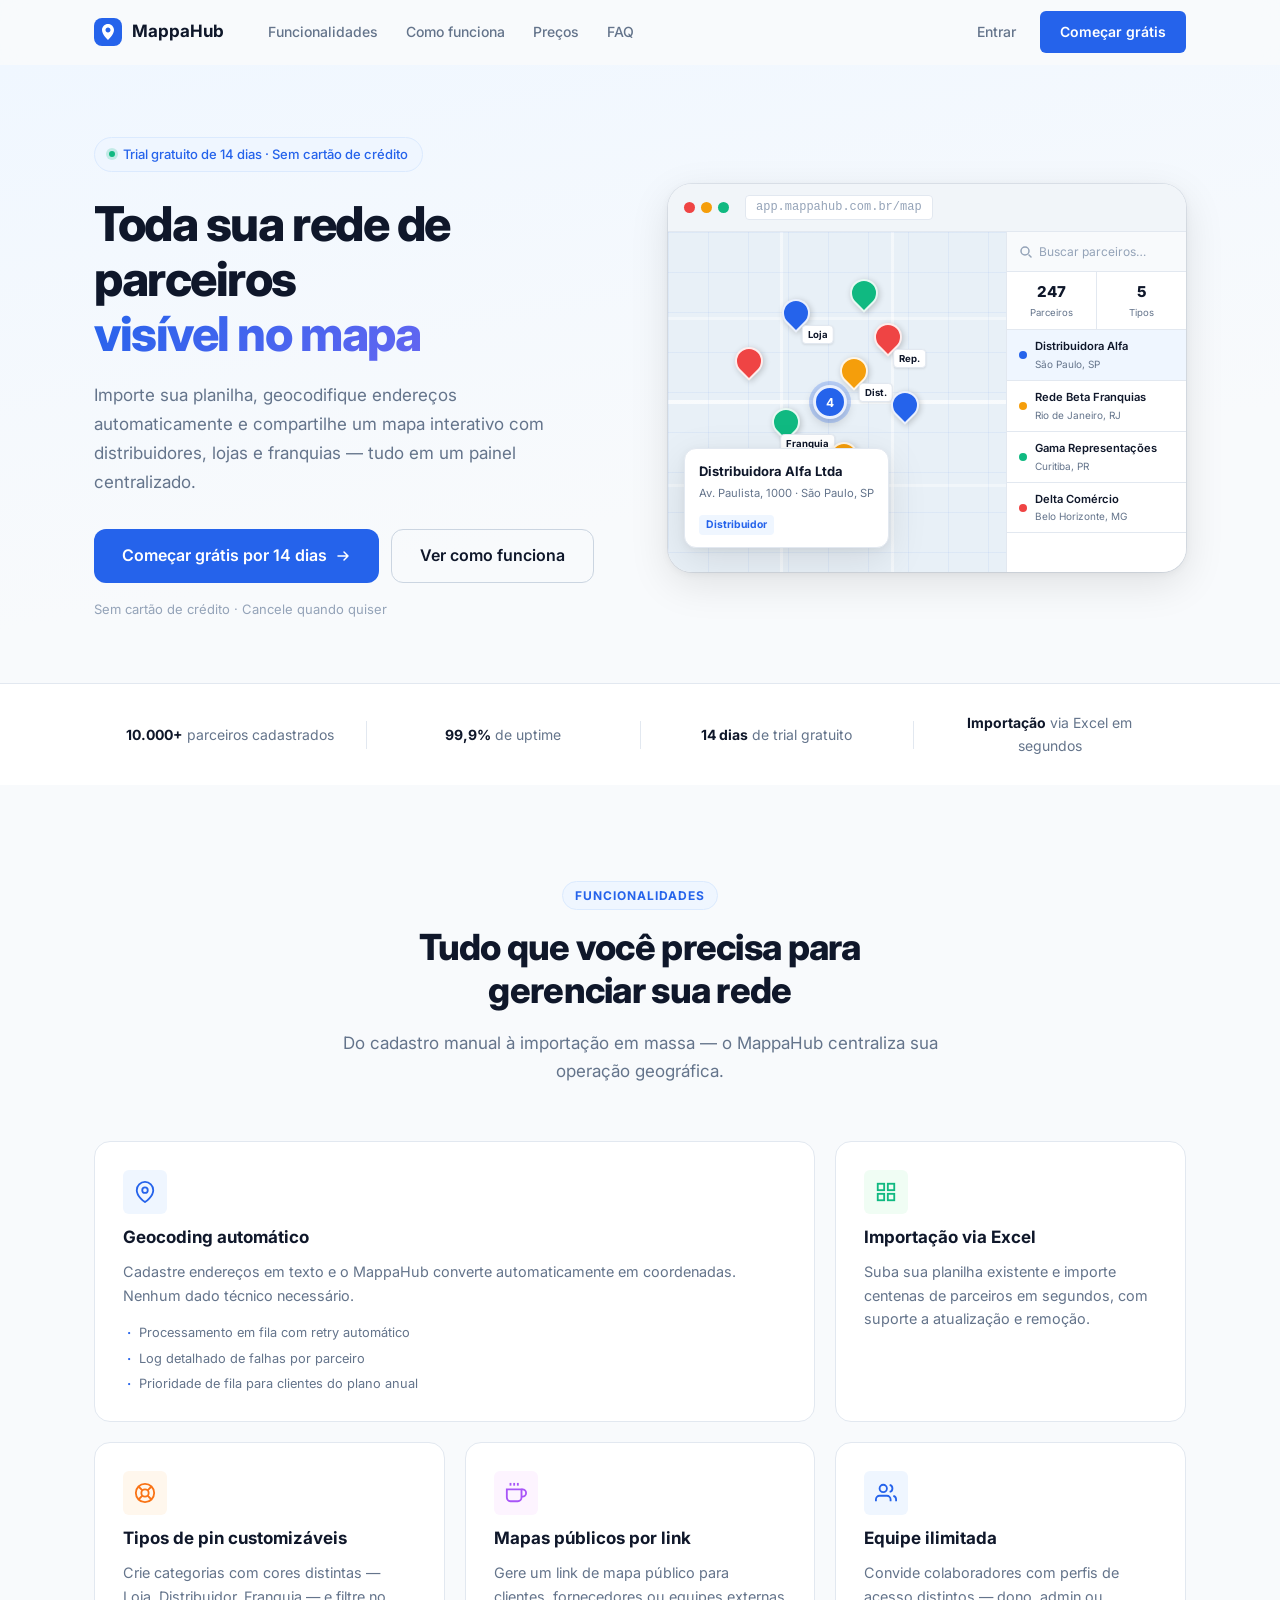
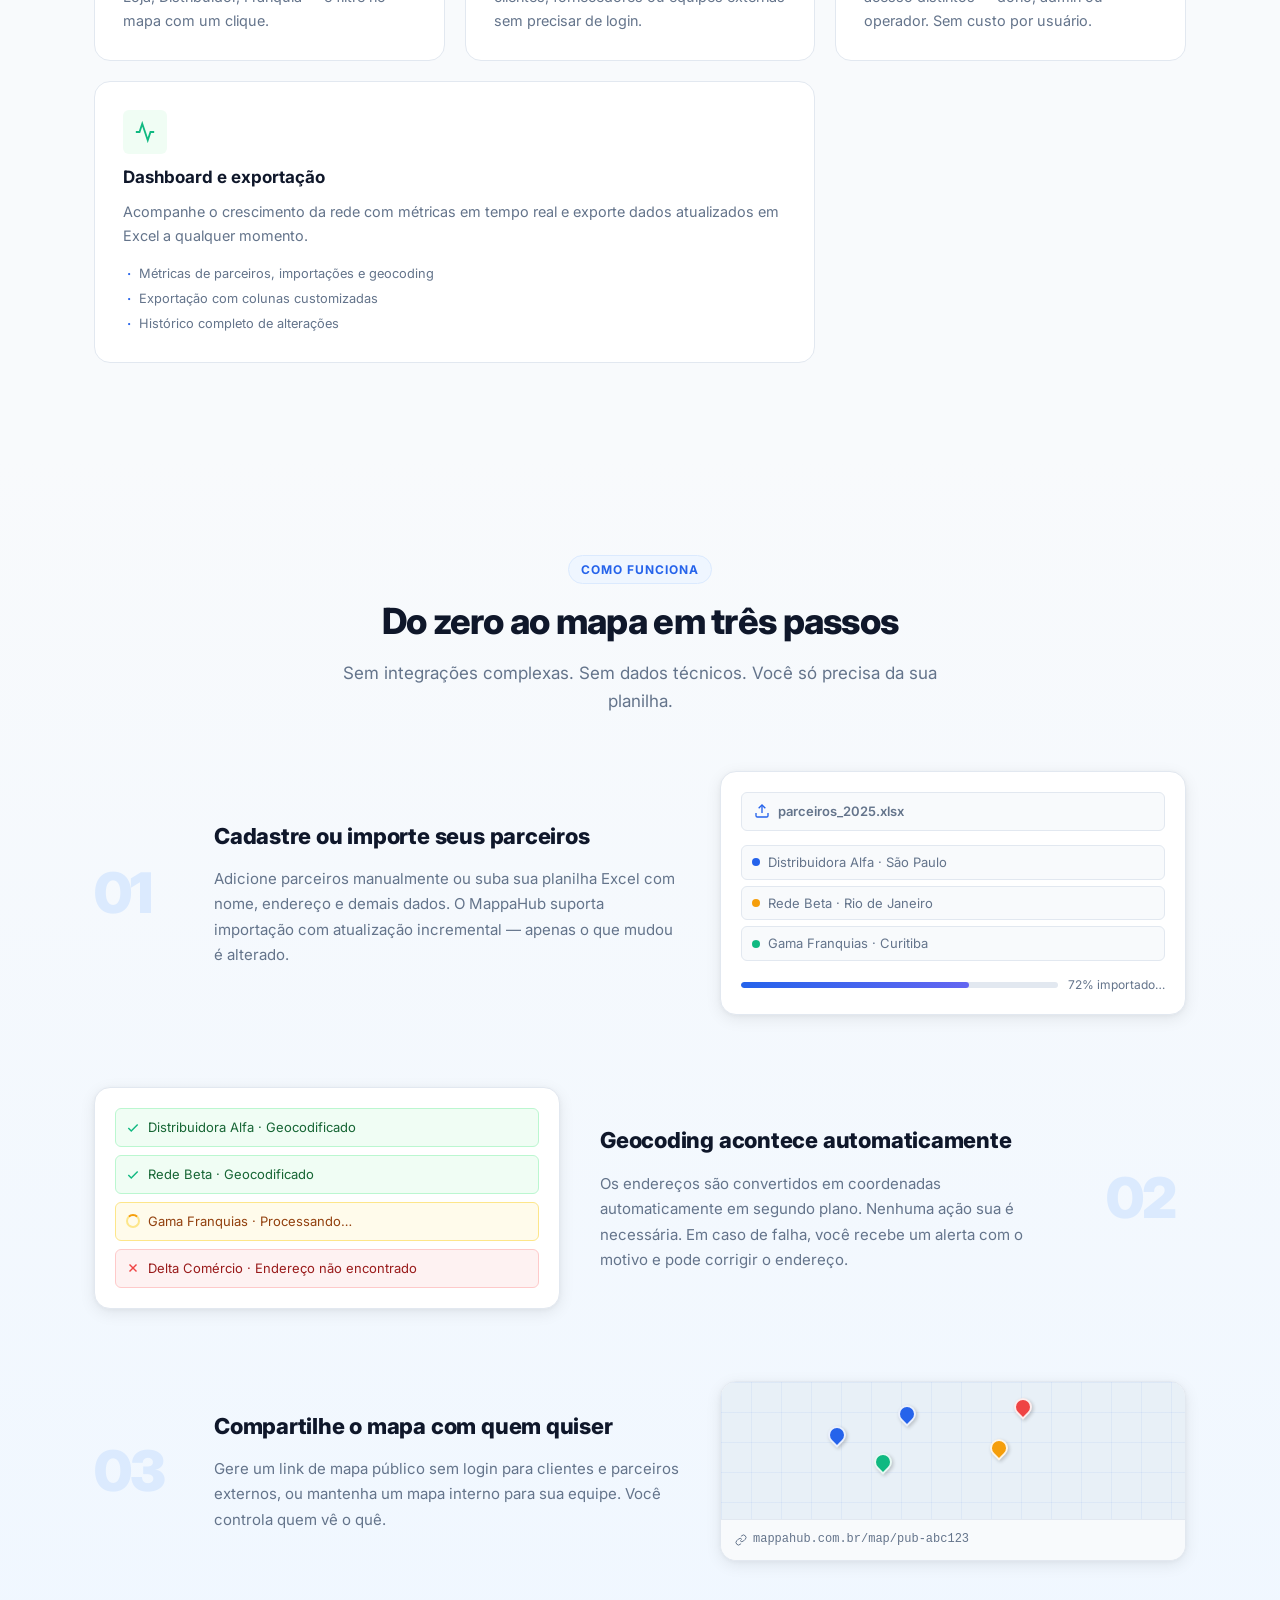
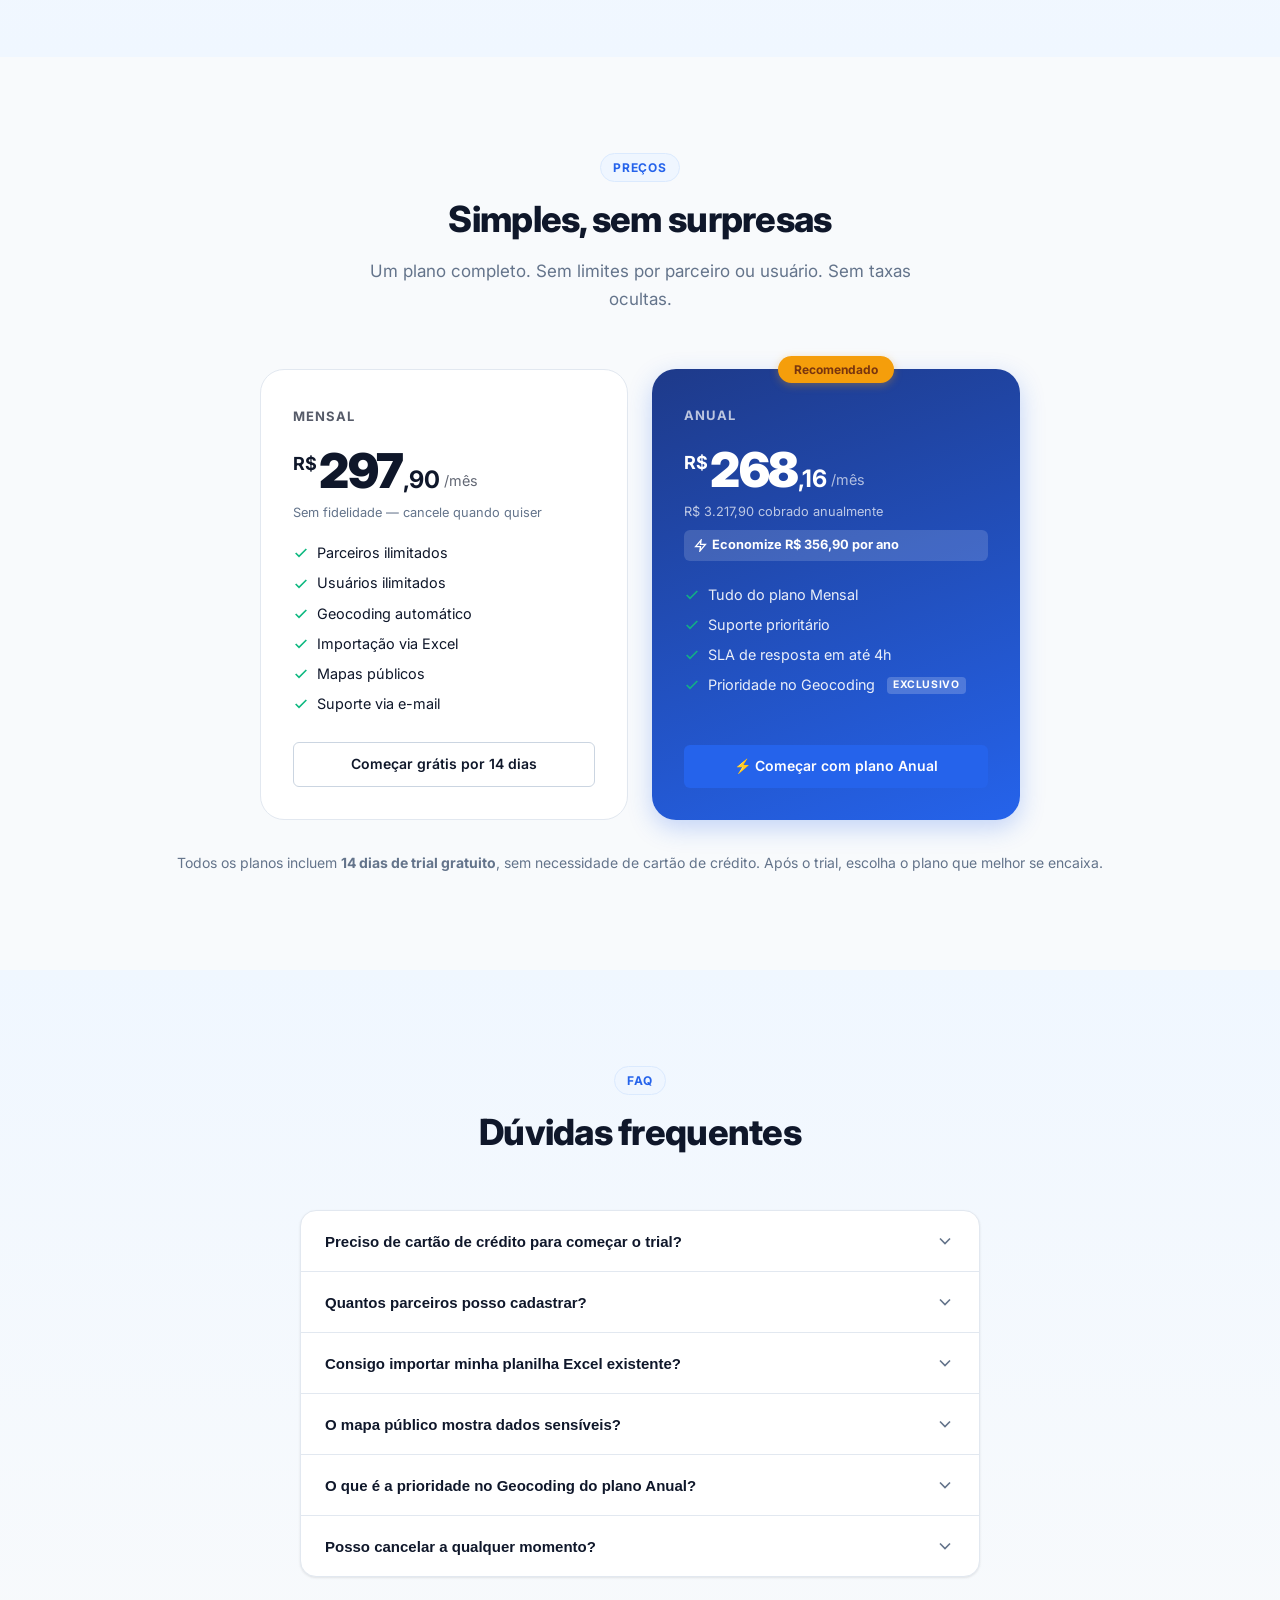
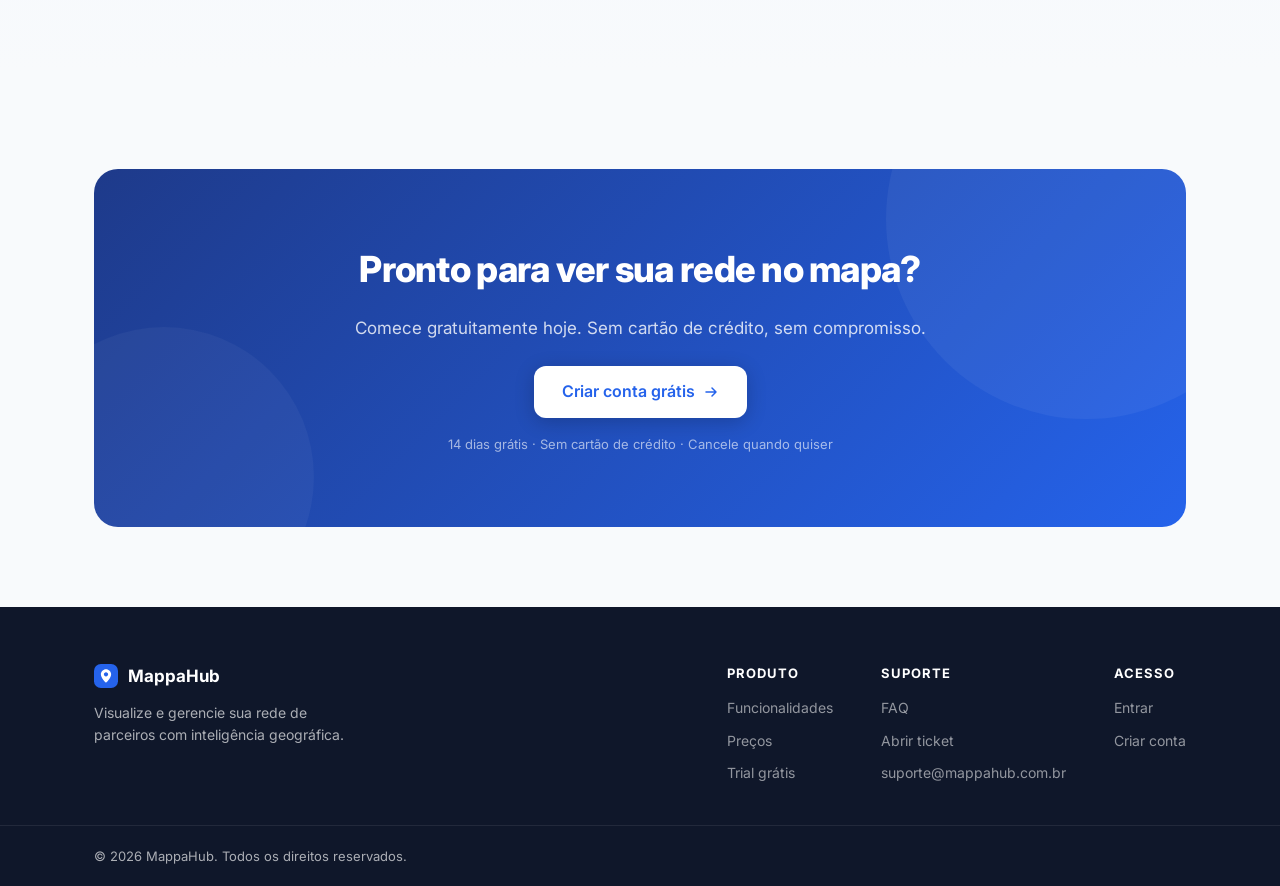
==== commit 96b763dd: "seo: add complete meta tags, structured data, and auxiliary files - Add canonical URL, og:image (120" ====
--- a/index.html
+++ b/index.html
@@ -3,16 +3,173 @@
 <head>
   <meta charset="UTF-8" />
   <meta name="viewport" content="width=device-width, initial-scale=1.0" />
+
+  <!-- ── Primary Meta ───────────────────────────────────────────────────── -->
   <title>MappaHub — Visualize sua rede de parceiros no mapa</title>
   <meta name="description" content="Importe, gerencie e compartilhe seus pontos de venda e parceiros em um mapa interativo. Geocoding automático, importação via Excel e equipe ilimitada. Comece grátis por 14 dias." />
-  <meta property="og:title" content="MappaHub — Visualize sua rede de parceiros no mapa" />
-  <meta property="og:description" content="Gerencie distribuidores, franquias e pontos de venda em um painel centralizado com mapa interativo." />
-  <meta property="og:type" content="website" />
-  <meta property="og:url" content="https://mappahub.com.br" />
+  <meta name="author" content="MappaHub" />
+  <meta name="robots" content="index, follow" />
+  <link rel="canonical" href="https://mappahub.com.br" />
+
+  <!-- ── Open Graph ──────────────────────────────────────────────────────── -->
+  <meta property="og:type"         content="website" />
+  <meta property="og:url"          content="https://mappahub.com.br" />
+  <meta property="og:site_name"    content="MappaHub" />
+  <meta property="og:locale"       content="pt_BR" />
+  <meta property="og:title"        content="MappaHub — Visualize sua rede de parceiros no mapa" />
+  <meta property="og:description"  content="Importe, gerencie e compartilhe seus pontos de venda e parceiros em um mapa interativo. Geocoding automático, importação via Excel e equipe ilimitada. Comece grátis por 14 dias." />
+  <meta property="og:image"        content="https://mappahub.com.br/og-image.png" />
+  <meta property="og:image:width"  content="1200" />
+  <meta property="og:image:height" content="630" />
+  <meta property="og:image:alt"    content="MappaHub — painel de mapa interativo com pins de parceiros" />
+
+  <!-- ── Twitter Card ───────────────────────────────────────────────────── -->
+  <meta name="twitter:card"        content="summary_large_image" />
+  <meta name="twitter:title"       content="MappaHub — Visualize sua rede de parceiros no mapa" />
+  <meta name="twitter:description" content="Importe, gerencie e compartilhe seus pontos de venda e parceiros em um mapa interativo. Geocoding automático, importação via Excel e equipe ilimitada." />
+  <meta name="twitter:image"       content="https://mappahub.com.br/og-image.png" />
+  <meta name="twitter:image:alt"   content="MappaHub — painel de mapa interativo com pins de parceiros" />
+
+  <!-- ── Favicon & PWA ──────────────────────────────────────────────────── -->
+  <link rel="icon" href="/favicon.ico" sizes="any" />
+  <link rel="icon" type="image/svg+xml" href="/icon.svg" />
+  <link rel="apple-touch-icon" href="/apple-touch-icon.png" />
+  <link rel="manifest" href="/site.webmanifest" />
+  <meta name="theme-color" content="#2563EB" />
+
+  <!-- ── Fonts ──────────────────────────────────────────────────────────── -->
   <link rel="preconnect" href="https://fonts.googleapis.com" />
   <link rel="preconnect" href="https://fonts.gstatic.com" crossorigin />
+  <link rel="preload" as="style" href="https://fonts.googleapis.com/css2?family=Inter:wght@400;500;600;700;800&display=swap" />
   <link href="https://fonts.googleapis.com/css2?family=Inter:wght@400;500;600;700;800&display=swap" rel="stylesheet" />
+
+  <!-- ── Stylesheet ─────────────────────────────────────────────────────── -->
   <link rel="stylesheet" href="style.css" />
+
+  <!-- ── Structured Data: SoftwareApplication ──────────────────────────── -->
+  <script type="application/ld+json">
+  {
+    "@context": "https://schema.org",
+    "@type": "SoftwareApplication",
+    "name": "MappaHub",
+    "url": "https://mappahub.com.br",
+    "description": "Plataforma SaaS para visualizar, gerenciar e compartilhar redes de parceiros, distribuidores e franquias em um mapa interativo com geocoding automático.",
+    "applicationCategory": "BusinessApplication",
+    "operatingSystem": "Web",
+    "screenshot": "https://mappahub.com.br/og-image.png",
+    "featureList": [
+      "Geocoding automático de endereços",
+      "Importação via planilha Excel",
+      "Tipos de pin customizáveis",
+      "Mapas públicos por link compartilhável",
+      "Equipe ilimitada sem custo extra",
+      "Dashboard com métricas e exportação de dados"
+    ],
+    "offers": [
+      {
+        "@type": "Offer",
+        "name": "Plano Mensal",
+        "price": "297.90",
+        "priceCurrency": "BRL",
+        "priceValidUntil": "2027-12-31",
+        "availability": "https://schema.org/InStock",
+        "url": "https://app.mappahub.com.br/register",
+        "description": "Parceiros ilimitados, usuários ilimitados, geocoding automático, importação via Excel, mapas públicos e suporte via e-mail."
+      },
+      {
+        "@type": "Offer",
+        "name": "Plano Anual",
+        "price": "3217.90",
+        "priceCurrency": "BRL",
+        "priceValidUntil": "2027-12-31",
+        "availability": "https://schema.org/InStock",
+        "url": "https://app.mappahub.com.br/register?plan=annual",
+        "description": "Tudo do plano mensal mais suporte prioritário com SLA de 4h e prioridade no fila de geocoding."
+      }
+    ],
+    "provider": {
+      "@type": "Organization",
+      "name": "MappaHub",
+      "url": "https://mappahub.com.br"
+    }
+  }
+  </script>
+
+  <!-- ── Structured Data: Organization ─────────────────────────────────── -->
+  <script type="application/ld+json">
+  {
+    "@context": "https://schema.org",
+    "@type": "Organization",
+    "name": "MappaHub",
+    "url": "https://mappahub.com.br",
+    "logo": "https://mappahub.com.br/icon.svg",
+    "sameAs": [],
+    "contactPoint": {
+      "@type": "ContactPoint",
+      "email": "suporte@mappahub.com.br",
+      "contactType": "customer support",
+      "availableLanguage": "Portuguese"
+    }
+  }
+  </script>
+
+  <!-- ── Structured Data: FAQPage ───────────────────────────────────────── -->
+  <script type="application/ld+json">
+  {
+    "@context": "https://schema.org",
+    "@type": "FAQPage",
+    "mainEntity": [
+      {
+        "@type": "Question",
+        "name": "Preciso de cartão de crédito para começar o trial?",
+        "acceptedAnswer": {
+          "@type": "Answer",
+          "text": "Não. O trial de 14 dias é totalmente gratuito e não exige cadastro de cartão. Você só insere dados de pagamento quando decidir assinar um plano pago."
+        }
+      },
+      {
+        "@type": "Question",
+        "name": "Quantos parceiros posso cadastrar?",
+        "acceptedAnswer": {
+          "@type": "Answer",
+          "text": "Parceiros ilimitados em todos os planos. Não existe limite de cadastros, usuários ou mapas — você paga um valor fixo mensal ou anual independente do volume."
+        }
+      },
+      {
+        "@type": "Question",
+        "name": "Consigo importar minha planilha Excel existente?",
+        "acceptedAnswer": {
+          "@type": "Answer",
+          "text": "Sim. O MappaHub aceita arquivos .xlsx com as colunas que você já usa. Basta mapear os campos (nome, endereço, etc.) e importar. A importação é incremental — apenas os registros novos ou alterados são processados, preservando o histórico."
+        }
+      },
+      {
+        "@type": "Question",
+        "name": "O mapa público mostra dados sensíveis?",
+        "acceptedAnswer": {
+          "@type": "Answer",
+          "text": "Você controla o que aparece. Cada parceiro pode ser marcado como público ou interno. O mapa público exibe apenas os parceiros marcados como públicos. Dados internos e informações de equipe nunca são expostos."
+        }
+      },
+      {
+        "@type": "Question",
+        "name": "O que é a prioridade no Geocoding do plano Anual?",
+        "acceptedAnswer": {
+          "@type": "Answer",
+          "text": "Quando vários clientes enviam endereços para geocodificar ao mesmo tempo, os clientes do plano Anual têm seus jobs processados primeiro na fila. Isso garante que importações grandes de clientes anuais não fiquem aguardando atrás de outros."
+        }
+      },
+      {
+        "@type": "Question",
+        "name": "Posso cancelar a qualquer momento?",
+        "acceptedAnswer": {
+          "@type": "Answer",
+          "text": "Sim. O plano Mensal pode ser cancelado a qualquer momento pelo painel, sem multa ou burocracia. No plano Anual, o cancelamento encerra a renovação automática ao fim do período contratado."
+        }
+      }
+    ]
+  }
+  </script>
 </head>
 <body>
 
@@ -159,11 +316,11 @@
     </section>
 
     <!-- ── Features ──────────────────────────────────────────────────────── -->
-    <section class="features section" id="features">
+    <section class="features section" id="features" aria-labelledby="features-title">
       <div class="container">
         <div class="section-header">
           <div class="section-tag">Funcionalidades</div>
-          <h2 class="section-title">Tudo que você precisa para<br />gerenciar sua rede</h2>
+          <h2 class="section-title" id="features-title">Tudo que você precisa para<br />gerenciar sua rede</h2>
           <p class="section-desc">Do cadastro manual à importação em massa — o MappaHub centraliza sua operação geográfica.</p>
         </div>
 
@@ -171,7 +328,7 @@
 
           <div class="feature-card feature-card--wide">
             <div class="feature-icon" style="background:#eff6ff;color:#2563eb">
-              <svg width="22" height="22" viewBox="0 0 24 24" fill="none" stroke="currentColor" stroke-width="2"><path d="M21 10c0 7-9 13-9 13s-9-6-9-13a9 9 0 0 1 18 0z"/><circle cx="12" cy="10" r="3"/></svg>
+              <svg width="22" height="22" viewBox="0 0 24 24" fill="none" stroke="currentColor" stroke-width="2" aria-hidden="true"><path d="M21 10c0 7-9 13-9 13s-9-6-9-13a9 9 0 0 1 18 0z"/><circle cx="12" cy="10" r="3"/></svg>
             </div>
             <h3>Geocoding automático</h3>
             <p>Cadastre endereços em texto e o MappaHub converte automaticamente em coordenadas. Nenhum dado técnico necessário.</p>
@@ -184,7 +341,7 @@
 
           <div class="feature-card">
             <div class="feature-icon" style="background:#f0fdf4;color:#10b981">
-              <svg width="22" height="22" viewBox="0 0 24 24" fill="none" stroke="currentColor" stroke-width="2"><rect x="3" y="3" width="7" height="7"/><rect x="14" y="3" width="7" height="7"/><rect x="14" y="14" width="7" height="7"/><rect x="3" y="14" width="7" height="7"/></svg>
+              <svg width="22" height="22" viewBox="0 0 24 24" fill="none" stroke="currentColor" stroke-width="2" aria-hidden="true"><rect x="3" y="3" width="7" height="7"/><rect x="14" y="3" width="7" height="7"/><rect x="14" y="14" width="7" height="7"/><rect x="3" y="14" width="7" height="7"/></svg>
             </div>
             <h3>Importação via Excel</h3>
             <p>Suba sua planilha existente e importe centenas de parceiros em segundos, com suporte a atualização e remoção.</p>
@@ -192,7 +349,7 @@
 
           <div class="feature-card">
             <div class="feature-icon" style="background:#fff7ed;color:#f97316">
-              <svg width="22" height="22" viewBox="0 0 24 24" fill="none" stroke="currentColor" stroke-width="2"><circle cx="12" cy="12" r="10"/><circle cx="12" cy="12" r="4"/><line x1="4.93" y1="4.93" x2="9.17" y2="9.17"/><line x1="14.83" y1="14.83" x2="19.07" y2="19.07"/><line x1="14.83" y1="9.17" x2="19.07" y2="4.93"/><line x1="4.93" y1="19.07" x2="9.17" y2="14.83"/></svg>
+              <svg width="22" height="22" viewBox="0 0 24 24" fill="none" stroke="currentColor" stroke-width="2" aria-hidden="true"><circle cx="12" cy="12" r="10"/><circle cx="12" cy="12" r="4"/><line x1="4.93" y1="4.93" x2="9.17" y2="9.17"/><line x1="14.83" y1="14.83" x2="19.07" y2="19.07"/><line x1="14.83" y1="9.17" x2="19.07" y2="4.93"/><line x1="4.93" y1="19.07" x2="9.17" y2="14.83"/></svg>
             </div>
             <h3>Tipos de pin customizáveis</h3>
             <p>Crie categorias com cores distintas — Loja, Distribuidor, Franquia — e filtre no mapa com um clique.</p>
@@ -200,7 +357,7 @@
 
           <div class="feature-card">
             <div class="feature-icon" style="background:#fdf4ff;color:#a855f7">
-              <svg width="22" height="22" viewBox="0 0 24 24" fill="none" stroke="currentColor" stroke-width="2"><path d="M18 8h1a4 4 0 0 1 0 8h-1"/><path d="M2 8h16v9a4 4 0 0 1-4 4H6a4 4 0 0 1-4-4V8z"/><line x1="6" y1="1" x2="6" y2="4"/><line x1="10" y1="1" x2="10" y2="4"/><line x1="14" y1="1" x2="14" y2="4"/></svg>
+              <svg width="22" height="22" viewBox="0 0 24 24" fill="none" stroke="currentColor" stroke-width="2" aria-hidden="true"><path d="M18 8h1a4 4 0 0 1 0 8h-1"/><path d="M2 8h16v9a4 4 0 0 1-4 4H6a4 4 0 0 1-4-4V8z"/><line x1="6" y1="1" x2="6" y2="4"/><line x1="10" y1="1" x2="10" y2="4"/><line x1="14" y1="1" x2="14" y2="4"/></svg>
             </div>
             <h3>Mapas públicos por link</h3>
             <p>Gere um link de mapa público para clientes, fornecedores ou equipes externas sem precisar de login.</p>
@@ -208,7 +365,7 @@
 
           <div class="feature-card">
             <div class="feature-icon" style="background:#eff6ff;color:#2563eb">
-              <svg width="22" height="22" viewBox="0 0 24 24" fill="none" stroke="currentColor" stroke-width="2"><path d="M17 21v-2a4 4 0 0 0-4-4H5a4 4 0 0 0-4 4v2"/><circle cx="9" cy="7" r="4"/><path d="M23 21v-2a4 4 0 0 0-3-3.87"/><path d="M16 3.13a4 4 0 0 1 0 7.75"/></svg>
+              <svg width="22" height="22" viewBox="0 0 24 24" fill="none" stroke="currentColor" stroke-width="2" aria-hidden="true"><path d="M17 21v-2a4 4 0 0 0-4-4H5a4 4 0 0 0-4 4v2"/><circle cx="9" cy="7" r="4"/><path d="M23 21v-2a4 4 0 0 0-3-3.87"/><path d="M16 3.13a4 4 0 0 1 0 7.75"/></svg>
             </div>
             <h3>Equipe ilimitada</h3>
             <p>Convide colaboradores com perfis de acesso distintos — dono, admin ou operador. Sem custo por usuário.</p>
@@ -216,7 +373,7 @@
 
           <div class="feature-card feature-card--wide">
             <div class="feature-icon" style="background:#f0fdf4;color:#10b981">
-              <svg width="22" height="22" viewBox="0 0 24 24" fill="none" stroke="currentColor" stroke-width="2"><polyline points="22 12 18 12 15 21 9 3 6 12 2 12"/></svg>
+              <svg width="22" height="22" viewBox="0 0 24 24" fill="none" stroke="currentColor" stroke-width="2" aria-hidden="true"><polyline points="22 12 18 12 15 21 9 3 6 12 2 12"/></svg>
             </div>
             <h3>Dashboard e exportação</h3>
             <p>Acompanhe o crescimento da rede com métricas em tempo real e exporte dados atualizados em Excel a qualquer momento.</p>
@@ -232,11 +389,11 @@
     </section>
 
     <!-- ── How it works ───────────────────────────────────────────────────── -->
-    <section class="how section" id="how-it-works">
+    <section class="how section" id="how-it-works" aria-labelledby="how-title">
       <div class="container">
         <div class="section-header">
           <div class="section-tag">Como funciona</div>
-          <h2 class="section-title">Do zero ao mapa em três passos</h2>
+          <h2 class="section-title" id="how-title">Do zero ao mapa em três passos</h2>
           <p class="section-desc">Sem integrações complexas. Sem dados técnicos. Você só precisa da sua planilha.</p>
         </div>
 
@@ -323,11 +480,11 @@
     </section>
 
     <!-- ── Pricing ────────────────────────────────────────────────────────── -->
-    <section class="pricing section" id="pricing">
+    <section class="pricing section" id="pricing" aria-labelledby="pricing-title">
       <div class="container">
         <div class="section-header">
           <div class="section-tag">Preços</div>
-          <h2 class="section-title">Simples, sem surpresas</h2>
+          <h2 class="section-title" id="pricing-title">Simples, sem surpresas</h2>
           <p class="section-desc">Um plano completo. Sem limites por parceiro ou usuário. Sem taxas ocultas.</p>
         </div>
 
@@ -390,70 +547,70 @@
     </section>
 
     <!-- ── FAQ ────────────────────────────────────────────────────────────── -->
-    <section class="faq section" id="faq">
+    <section class="faq section" id="faq" aria-labelledby="faq-title">
       <div class="container">
         <div class="section-header">
           <div class="section-tag">FAQ</div>
-          <h2 class="section-title">Dúvidas frequentes</h2>
+          <h2 class="section-title" id="faq-title">Dúvidas frequentes</h2>
         </div>
 
         <div class="faq-list">
           <div class="faq-item">
-            <button class="faq-question" aria-expanded="false">
+            <button class="faq-question" aria-expanded="false" aria-controls="faq-a1" id="faq-q1">
               Preciso de cartão de crédito para começar o trial?
-              <svg class="faq-icon" width="20" height="20" viewBox="0 0 24 24" fill="none" stroke="currentColor" stroke-width="2"><polyline points="6 9 12 15 18 9"/></svg>
+              <svg class="faq-icon" width="20" height="20" viewBox="0 0 24 24" fill="none" stroke="currentColor" stroke-width="2" aria-hidden="true"><polyline points="6 9 12 15 18 9"/></svg>
             </button>
-            <div class="faq-answer">
+            <div class="faq-answer" id="faq-a1" role="region" aria-labelledby="faq-q1">
               <p>Não. O trial de 14 dias é totalmente gratuito e não exige cadastro de cartão. Você só insere dados de pagamento quando decidir assinar um plano pago.</p>
             </div>
           </div>
 
           <div class="faq-item">
-            <button class="faq-question" aria-expanded="false">
+            <button class="faq-question" aria-expanded="false" aria-controls="faq-a2" id="faq-q2">
               Quantos parceiros posso cadastrar?
-              <svg class="faq-icon" width="20" height="20" viewBox="0 0 24 24" fill="none" stroke="currentColor" stroke-width="2"><polyline points="6 9 12 15 18 9"/></svg>
+              <svg class="faq-icon" width="20" height="20" viewBox="0 0 24 24" fill="none" stroke="currentColor" stroke-width="2" aria-hidden="true"><polyline points="6 9 12 15 18 9"/></svg>
             </button>
-            <div class="faq-answer">
+            <div class="faq-answer" id="faq-a2" role="region" aria-labelledby="faq-q2">
               <p>Parceiros ilimitados em todos os planos. Não existe limite de cadastros, usuários ou mapas — você paga um valor fixo mensal ou anual independente do volume.</p>
             </div>
           </div>
 
           <div class="faq-item">
-            <button class="faq-question" aria-expanded="false">
+            <button class="faq-question" aria-expanded="false" aria-controls="faq-a3" id="faq-q3">
               Consigo importar minha planilha Excel existente?
-              <svg class="faq-icon" width="20" height="20" viewBox="0 0 24 24" fill="none" stroke="currentColor" stroke-width="2"><polyline points="6 9 12 15 18 9"/></svg>
+              <svg class="faq-icon" width="20" height="20" viewBox="0 0 24 24" fill="none" stroke="currentColor" stroke-width="2" aria-hidden="true"><polyline points="6 9 12 15 18 9"/></svg>
             </button>
-            <div class="faq-answer">
+            <div class="faq-answer" id="faq-a3" role="region" aria-labelledby="faq-q3">
               <p>Sim. O MappaHub aceita arquivos .xlsx com as colunas que você já usa. Basta mapear os campos (nome, endereço, etc.) e importar. A importação é incremental — apenas os registros novos ou alterados são processados, preservando o histórico.</p>
             </div>
           </div>
 
           <div class="faq-item">
-            <button class="faq-question" aria-expanded="false">
+            <button class="faq-question" aria-expanded="false" aria-controls="faq-a4" id="faq-q4">
               O mapa público mostra dados sensíveis?
-              <svg class="faq-icon" width="20" height="20" viewBox="0 0 24 24" fill="none" stroke="currentColor" stroke-width="2"><polyline points="6 9 12 15 18 9"/></svg>
+              <svg class="faq-icon" width="20" height="20" viewBox="0 0 24 24" fill="none" stroke="currentColor" stroke-width="2" aria-hidden="true"><polyline points="6 9 12 15 18 9"/></svg>
             </button>
-            <div class="faq-answer">
+            <div class="faq-answer" id="faq-a4" role="region" aria-labelledby="faq-q4">
               <p>Você controla o que aparece. Cada parceiro pode ser marcado como <em>público</em> ou <em>interno</em>. O mapa público exibe apenas os parceiros marcados como públicos. Dados internos e informações de equipe nunca são expostos.</p>
             </div>
           </div>
 
           <div class="faq-item">
-            <button class="faq-question" aria-expanded="false">
+            <button class="faq-question" aria-expanded="false" aria-controls="faq-a5" id="faq-q5">
               O que é a prioridade no Geocoding do plano Anual?
-              <svg class="faq-icon" width="20" height="20" viewBox="0 0 24 24" fill="none" stroke="currentColor" stroke-width="2"><polyline points="6 9 12 15 18 9"/></svg>
+              <svg class="faq-icon" width="20" height="20" viewBox="0 0 24 24" fill="none" stroke="currentColor" stroke-width="2" aria-hidden="true"><polyline points="6 9 12 15 18 9"/></svg>
             </button>
-            <div class="faq-answer">
+            <div class="faq-answer" id="faq-a5" role="region" aria-labelledby="faq-q5">
               <p>Quando vários clientes enviam endereços para geocodificar ao mesmo tempo, os clientes do plano Anual têm seus jobs processados primeiro na fila. Isso garante que importações grandes de clientes anuais não fiquem aguardando atrás de outros.</p>
             </div>
           </div>
 
           <div class="faq-item">
-            <button class="faq-question" aria-expanded="false">
+            <button class="faq-question" aria-expanded="false" aria-controls="faq-a6" id="faq-q6">
               Posso cancelar a qualquer momento?
-              <svg class="faq-icon" width="20" height="20" viewBox="0 0 24 24" fill="none" stroke="currentColor" stroke-width="2"><polyline points="6 9 12 15 18 9"/></svg>
+              <svg class="faq-icon" width="20" height="20" viewBox="0 0 24 24" fill="none" stroke="currentColor" stroke-width="2" aria-hidden="true"><polyline points="6 9 12 15 18 9"/></svg>
             </button>
-            <div class="faq-answer">
+            <div class="faq-answer" id="faq-a6" role="region" aria-labelledby="faq-q6">
               <p>Sim. O plano Mensal pode ser cancelado a qualquer momento pelo painel, sem multa ou burocracia. No plano Anual, o cancelamento encerra a renovação automática ao fim do período contratado.</p>
             </div>
           </div>
@@ -491,7 +648,7 @@
         </a>
         <p>Visualize e gerencie sua rede de parceiros com inteligência geográfica.</p>
       </div>
-      <div class="footer-links">
+      <nav class="footer-links" aria-label="Links do rodapé">
         <div class="footer-col">
           <h4>Produto</h4>
           <a href="#features">Funcionalidades</a>
@@ -509,11 +666,11 @@
           <a href="https://app.mappahub.com.br/login">Entrar</a>
           <a href="https://app.mappahub.com.br/register">Criar conta</a>
         </div>
-      </div>
+      </nav>
     </div>
     <div class="footer-bottom">
       <div class="container">
-        <span>© 2025 MappaHub. Todos os direitos reservados.</span>
+        <span>© 2026 MappaHub. Todos os direitos reservados.</span>
       </div>
     </div>
   </footer>
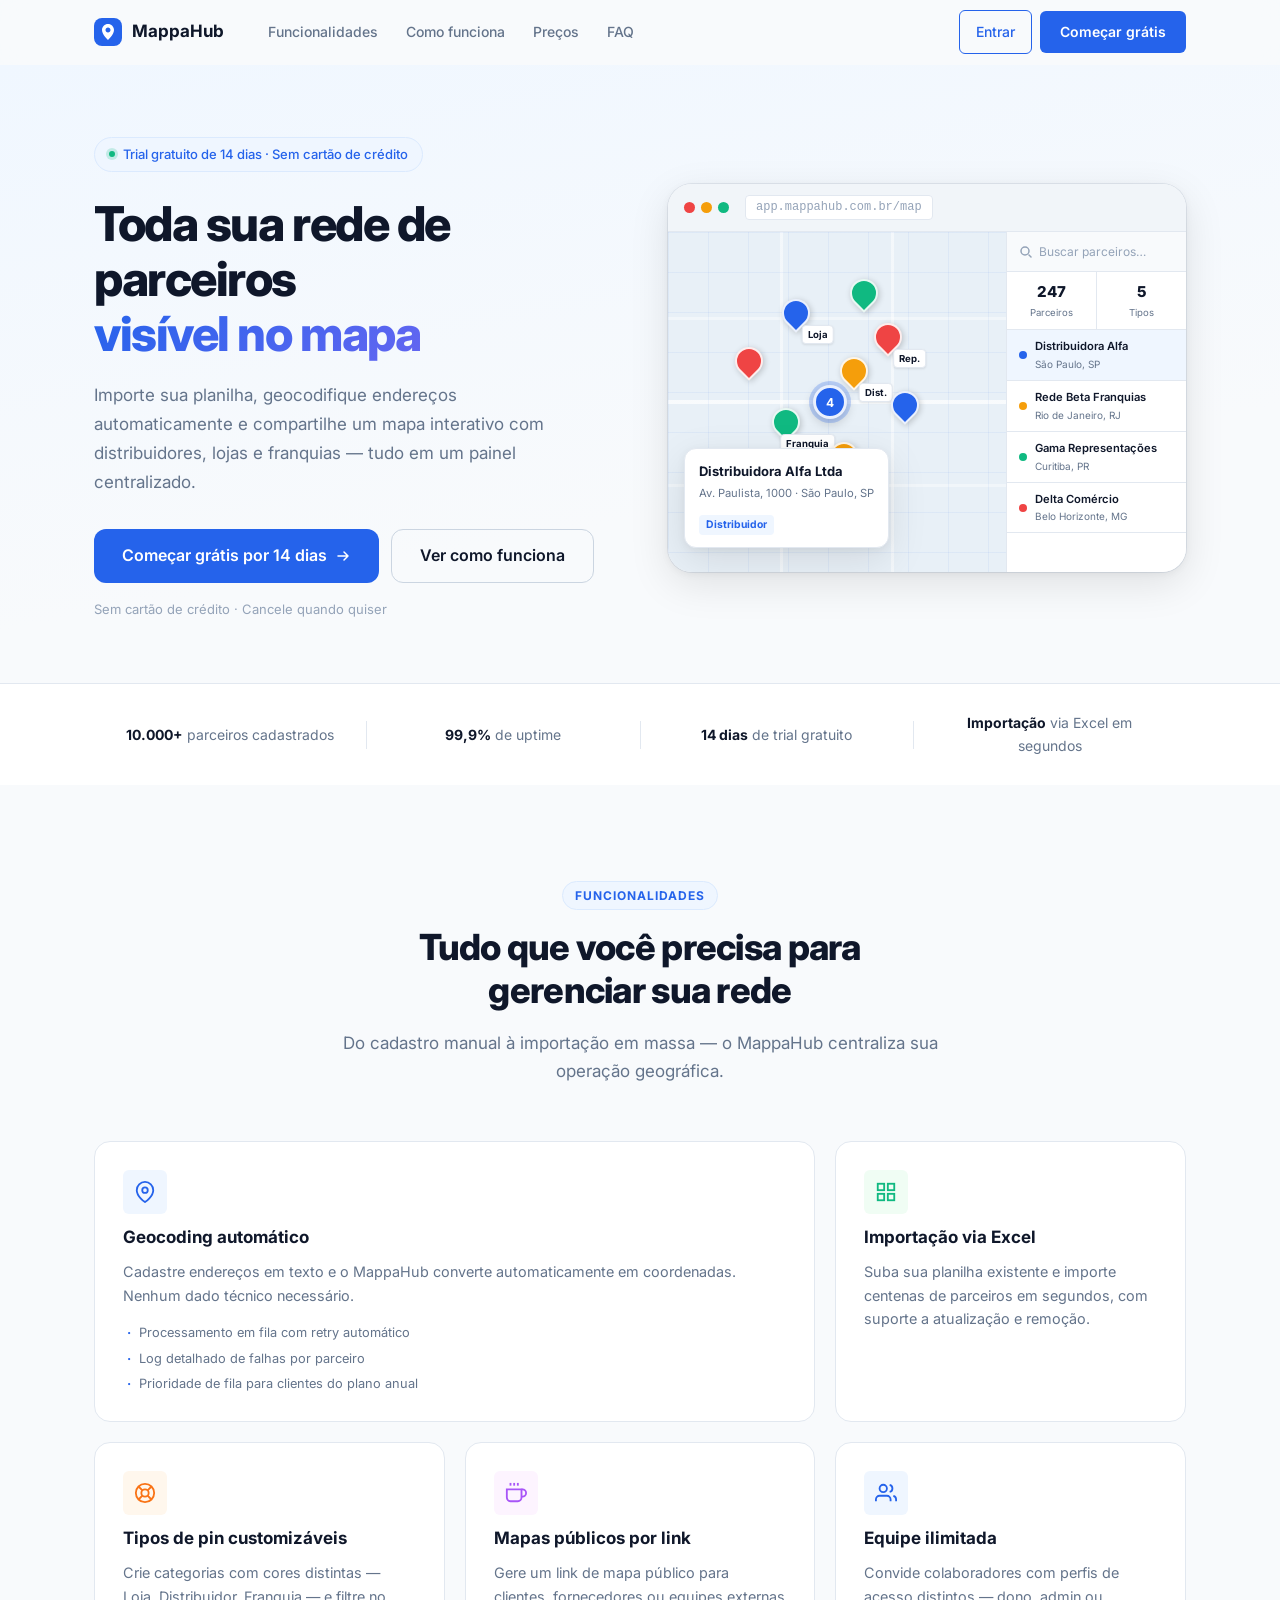
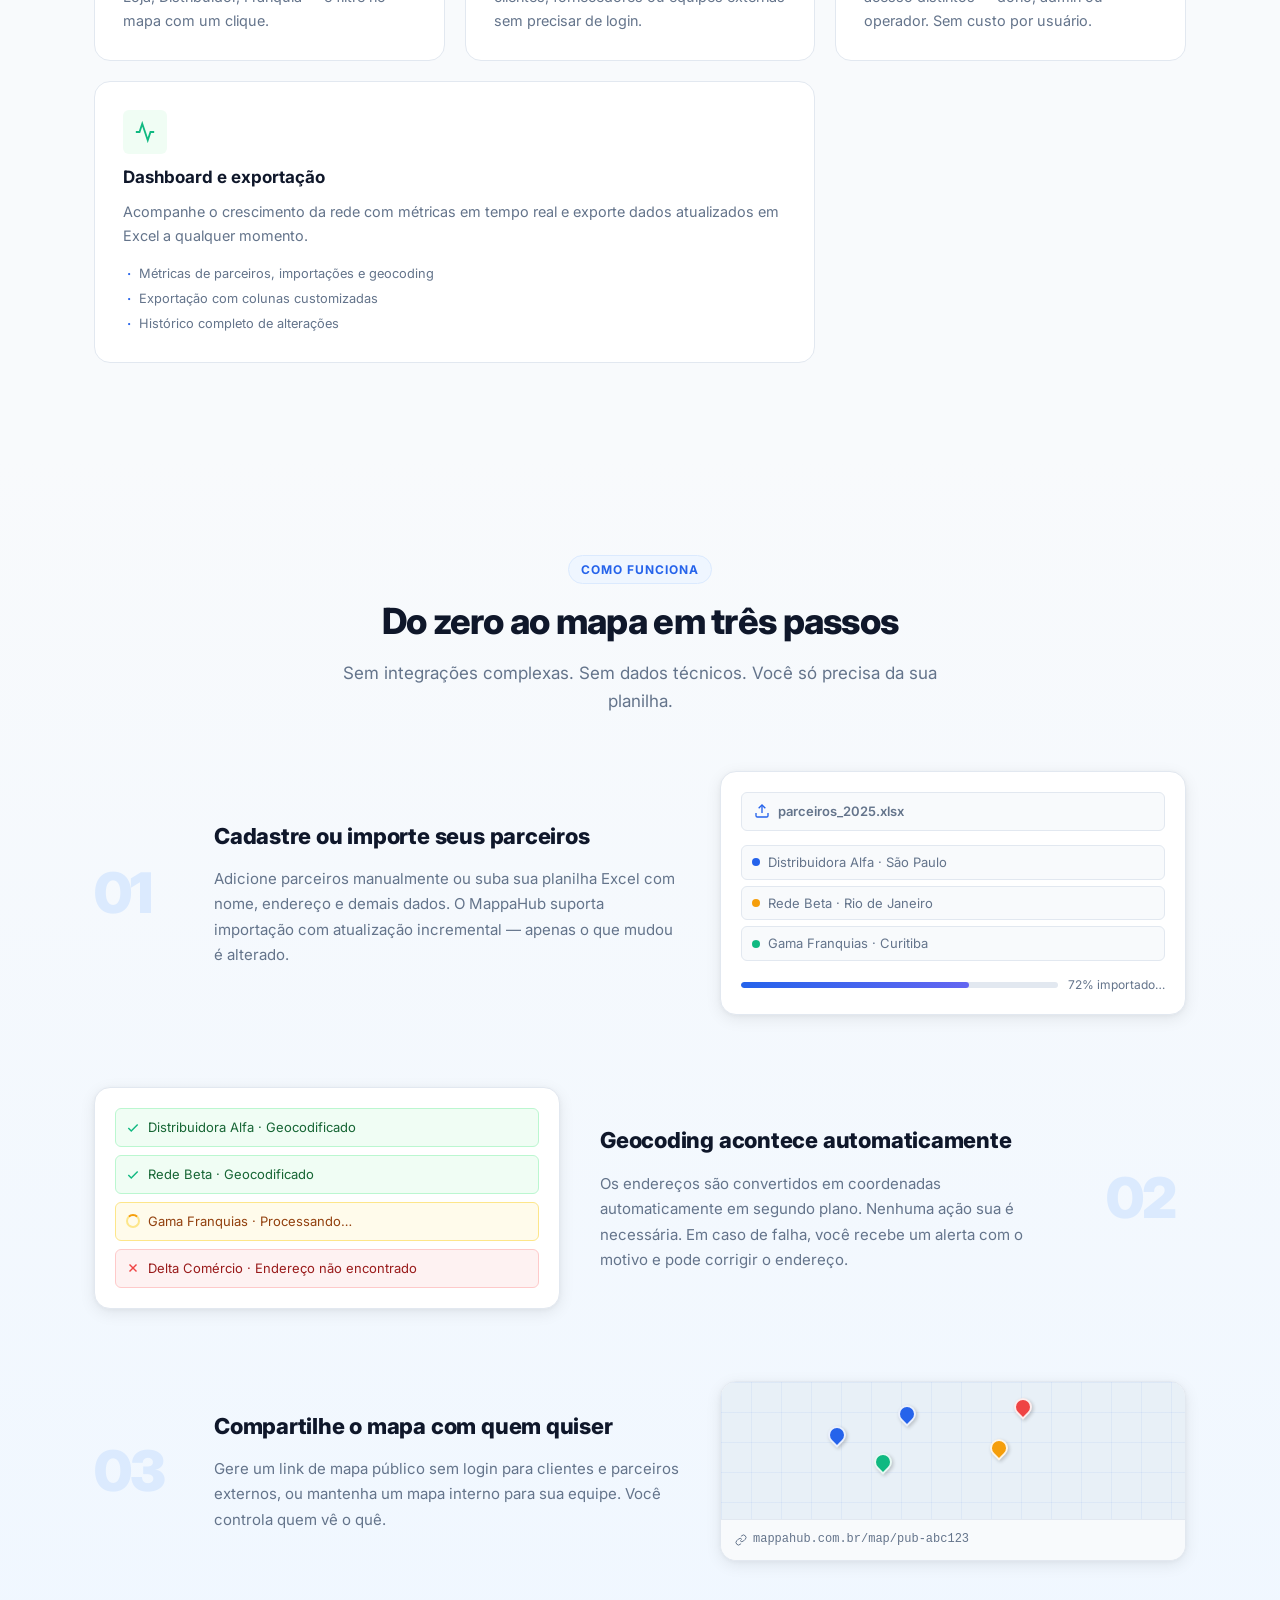
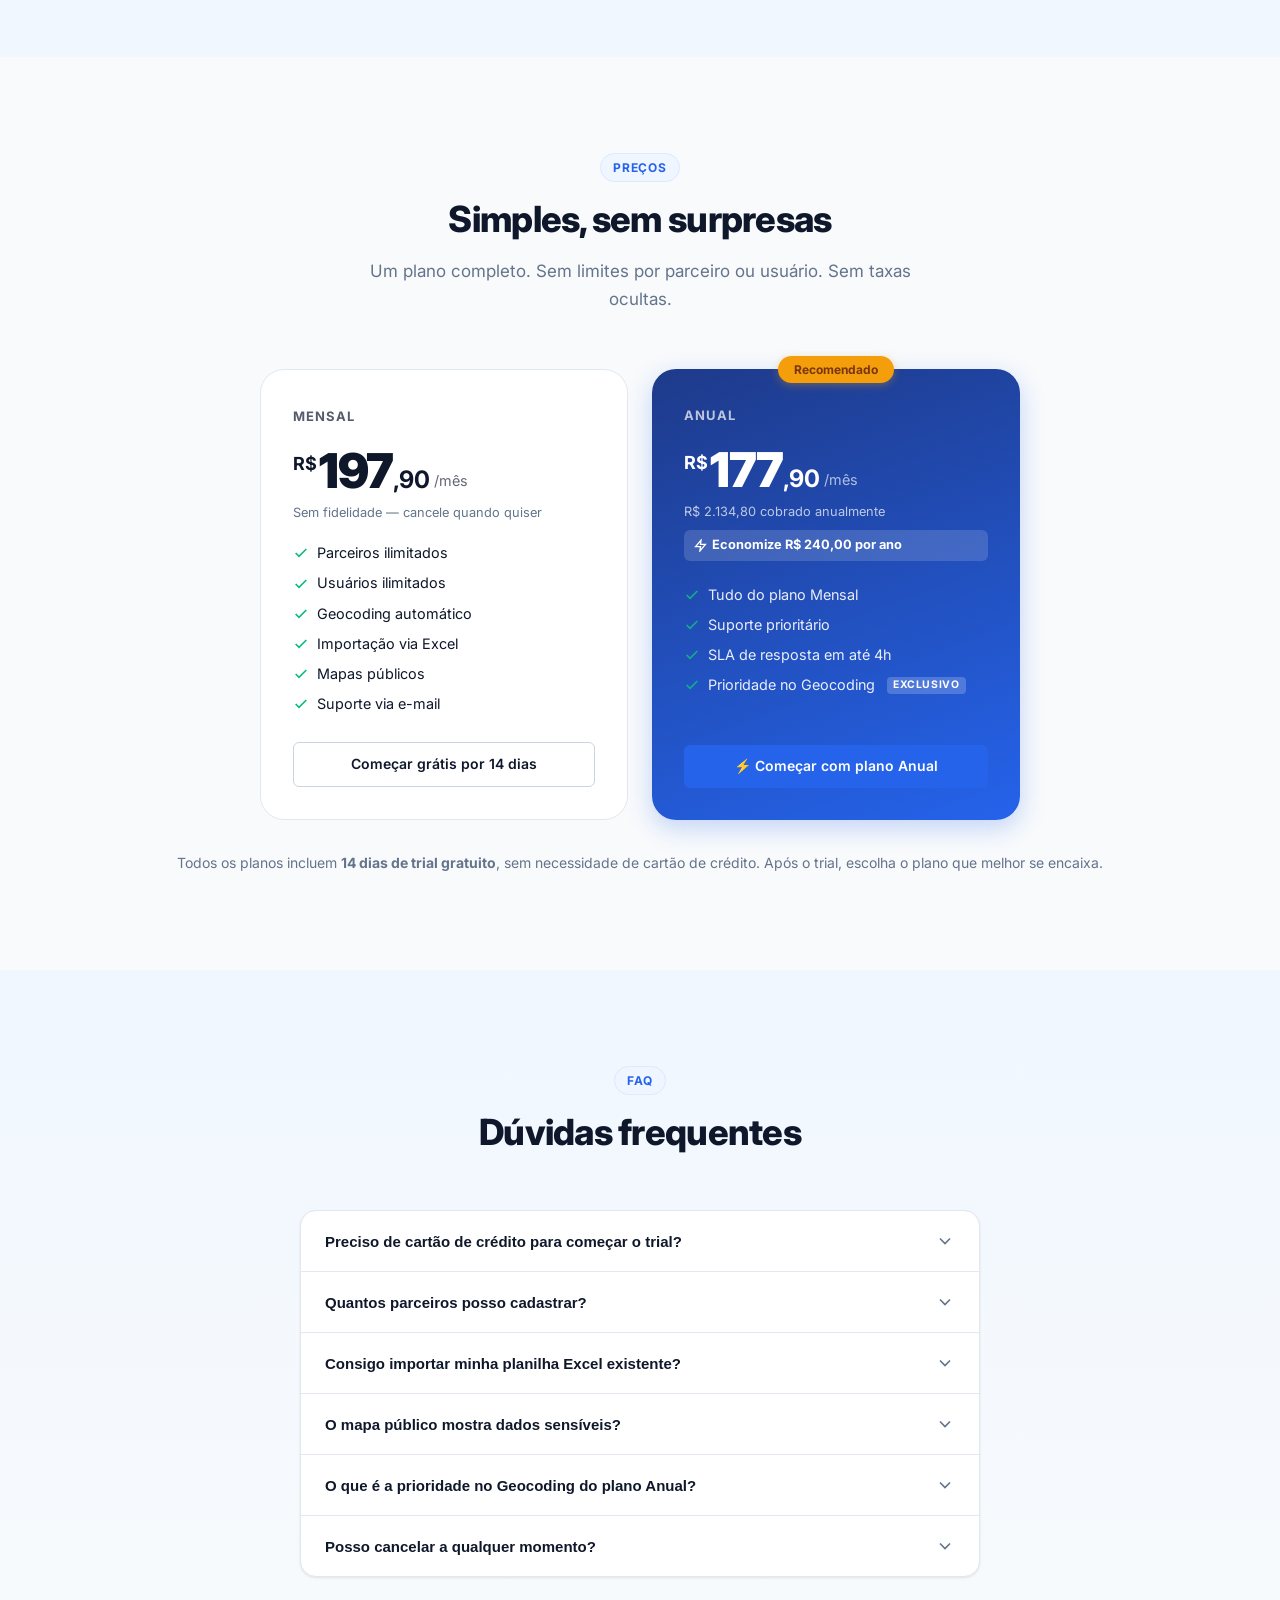
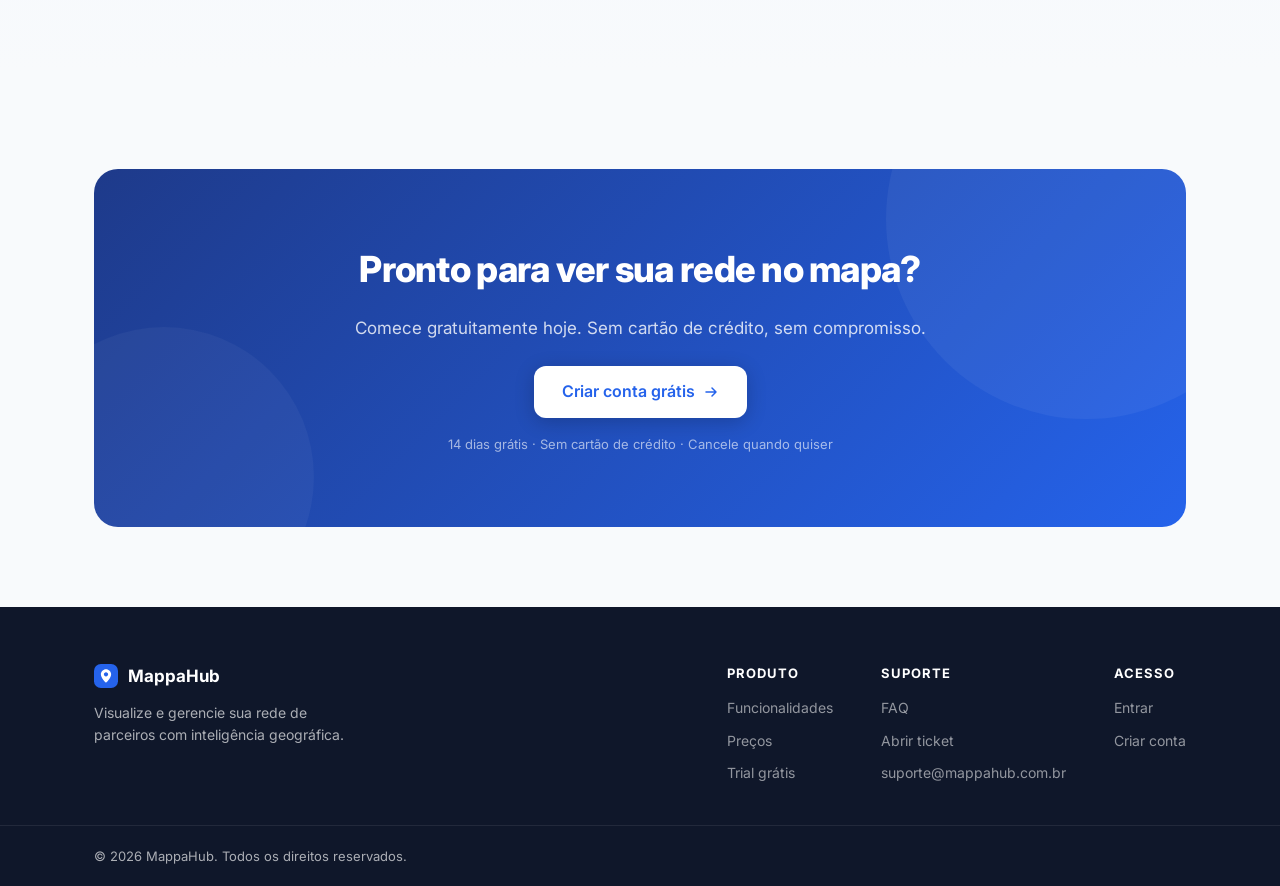
==== commit 455a9a3c: "feat: update pricing to R$ 197,90/month and R$ 177,90/month annual Co-Authored-By: Claude Sonnet 4.6" ====
--- a/index.html
+++ b/index.html
@@ -69,7 +69,7 @@
       {
         "@type": "Offer",
         "name": "Plano Mensal",
-        "price": "297.90",
+        "price": "197.90",
         "priceCurrency": "BRL",
         "priceValidUntil": "2027-12-31",
         "availability": "https://schema.org/InStock",
@@ -79,7 +79,7 @@
       {
         "@type": "Offer",
         "name": "Plano Anual",
-        "price": "3217.90",
+        "price": "2134.80",
         "priceCurrency": "BRL",
         "priceValidUntil": "2027-12-31",
         "availability": "https://schema.org/InStock",
@@ -495,7 +495,7 @@
             <div class="pricing-label">Mensal</div>
             <div class="pricing-price">
               <span class="price-currency">R$</span>
-              <span class="price-value">297<span class="price-cents">,90</span></span>
+              <span class="price-value">197<span class="price-cents">,90</span></span>
               <span class="price-period">/mês</span>
             </div>
             <p class="pricing-note">Sem fidelidade — cancele quando quiser</p>
@@ -516,13 +516,13 @@
             <div class="pricing-label">Anual</div>
             <div class="pricing-price">
               <span class="price-currency">R$</span>
-              <span class="price-value">268<span class="price-cents">,16</span></span>
+              <span class="price-value">177<span class="price-cents">,90</span></span>
               <span class="price-period">/mês</span>
             </div>
-            <p class="pricing-note-annual">R$ 3.217,90 cobrado anualmente</p>
+            <p class="pricing-note-annual">R$ 2.134,80 cobrado anualmente</p>
             <div class="pricing-savings">
               <svg width="13" height="13" viewBox="0 0 24 24" fill="none" stroke="currentColor" stroke-width="2.5"><polygon points="13 2 3 14 12 14 11 22 21 10 12 10 13 2"/></svg>
-              Economize R$ 356,90 por ano
+              Economize R$ 240,00 por ano
             </div>
             <ul class="pricing-features">
               <li><svg width="16" height="16" viewBox="0 0 24 24" fill="none" stroke="#10b981" stroke-width="2.5"><polyline points="20 6 9 17 4 12"/></svg> Tudo do plano Mensal</li>
--- a/style.css
+++ b/style.css
@@ -93,16 +93,16 @@
   align-items: center;
   gap: 8px;
   background: transparent;
-  color: var(--text-muted);
+  color: var(--blue);
   font-size: .875rem;
   font-weight: 500;
   padding: 10px 16px;
   border-radius: var(--radius-sm);
-  border: none;
+  border: 1px solid var(--blue);
   cursor: pointer;
-  transition: color .15s, background .15s;
-}
-.btn-ghost:hover { color: var(--text); background: var(--border); }
+  transition: color .15s, background .15s, border-color .15s;
+}
+.btn-ghost:hover { color: var(--blue-dark); border-color: var(--blue-dark); background: var(--blue-light); }
 
 .btn-outline {
   display: inline-flex;
@@ -265,6 +265,8 @@
 .nav-mobile-menu a:hover { color: var(--text); background: var(--border); }
 .nav-mobile-menu .btn-primary,
 .nav-mobile-menu .btn-ghost { width: 100%; justify-content: center; margin-top: 4px; }
+.nav-mobile-menu .btn-primary { color: #fff; }
+.nav-mobile-menu .btn-ghost { color: var(--blue); border-color: var(--blue); }
 
 .nav-mobile-menu.open { display: flex; }
 
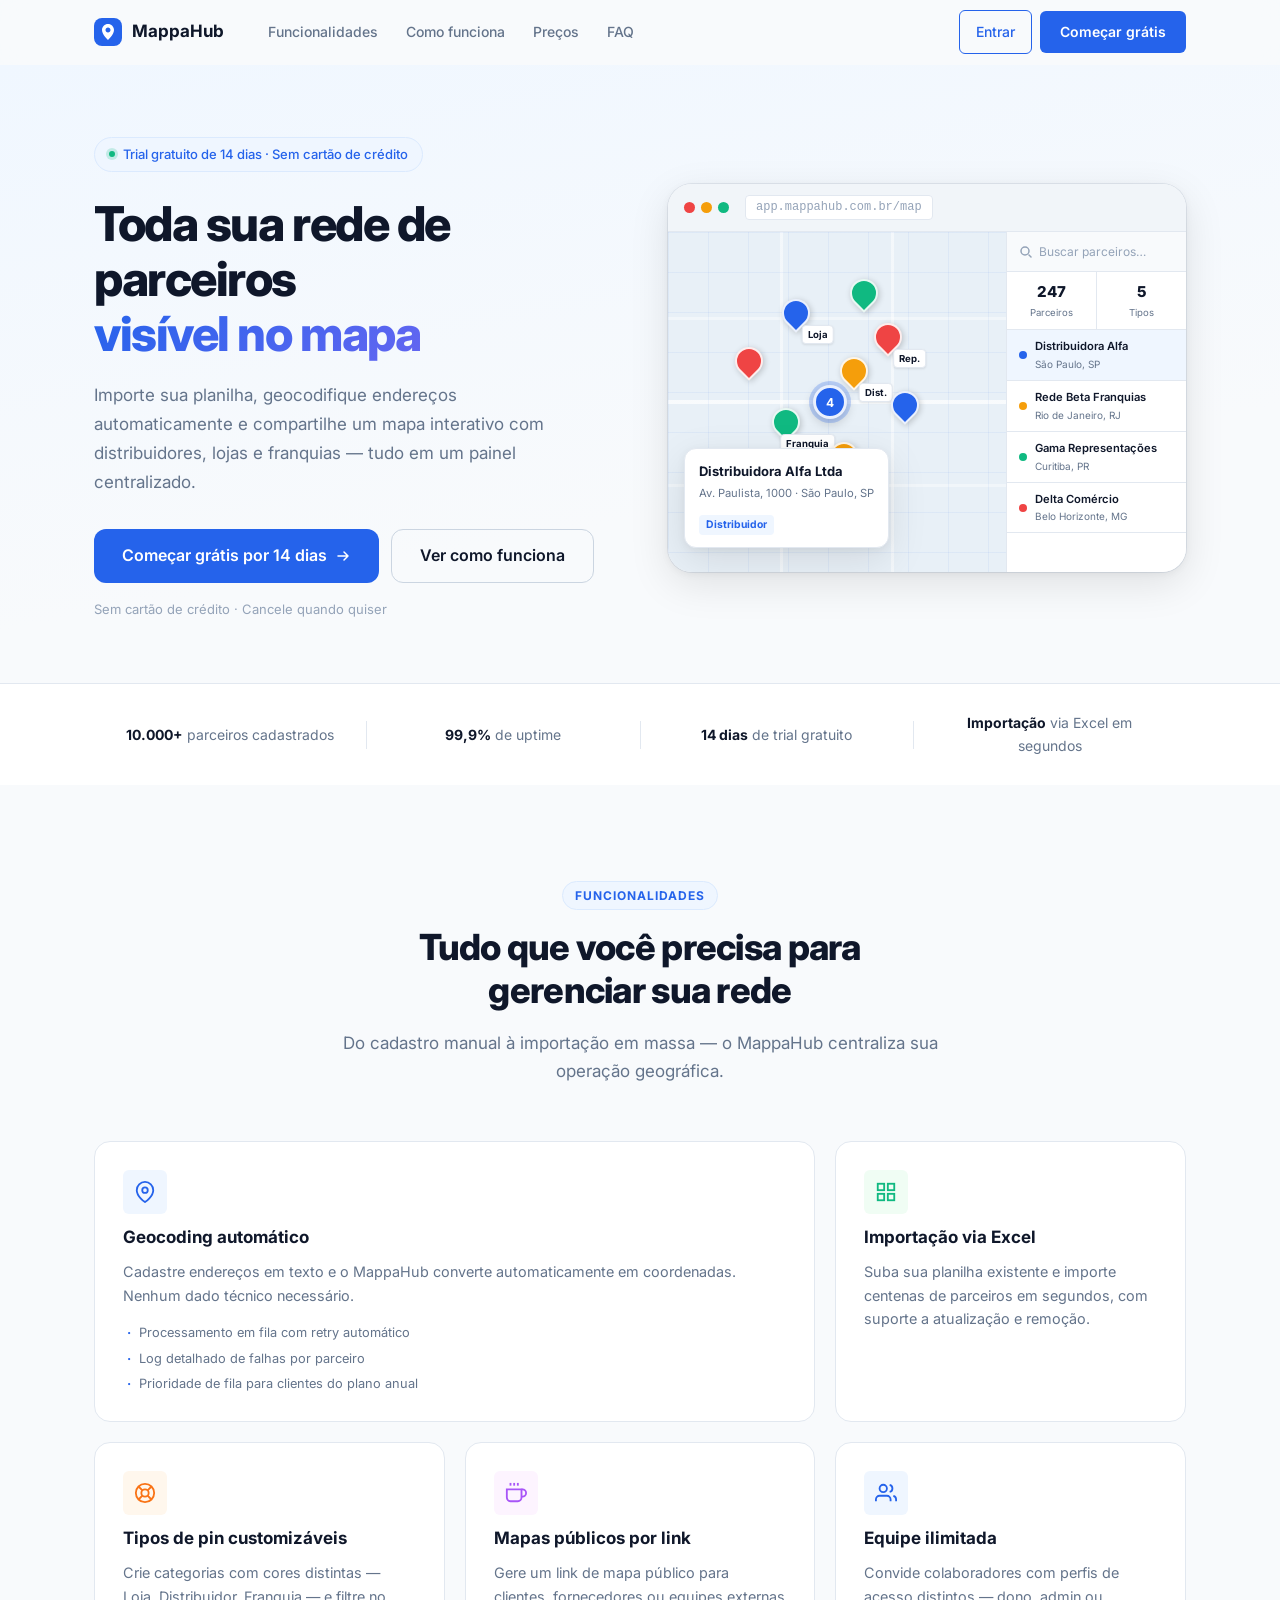
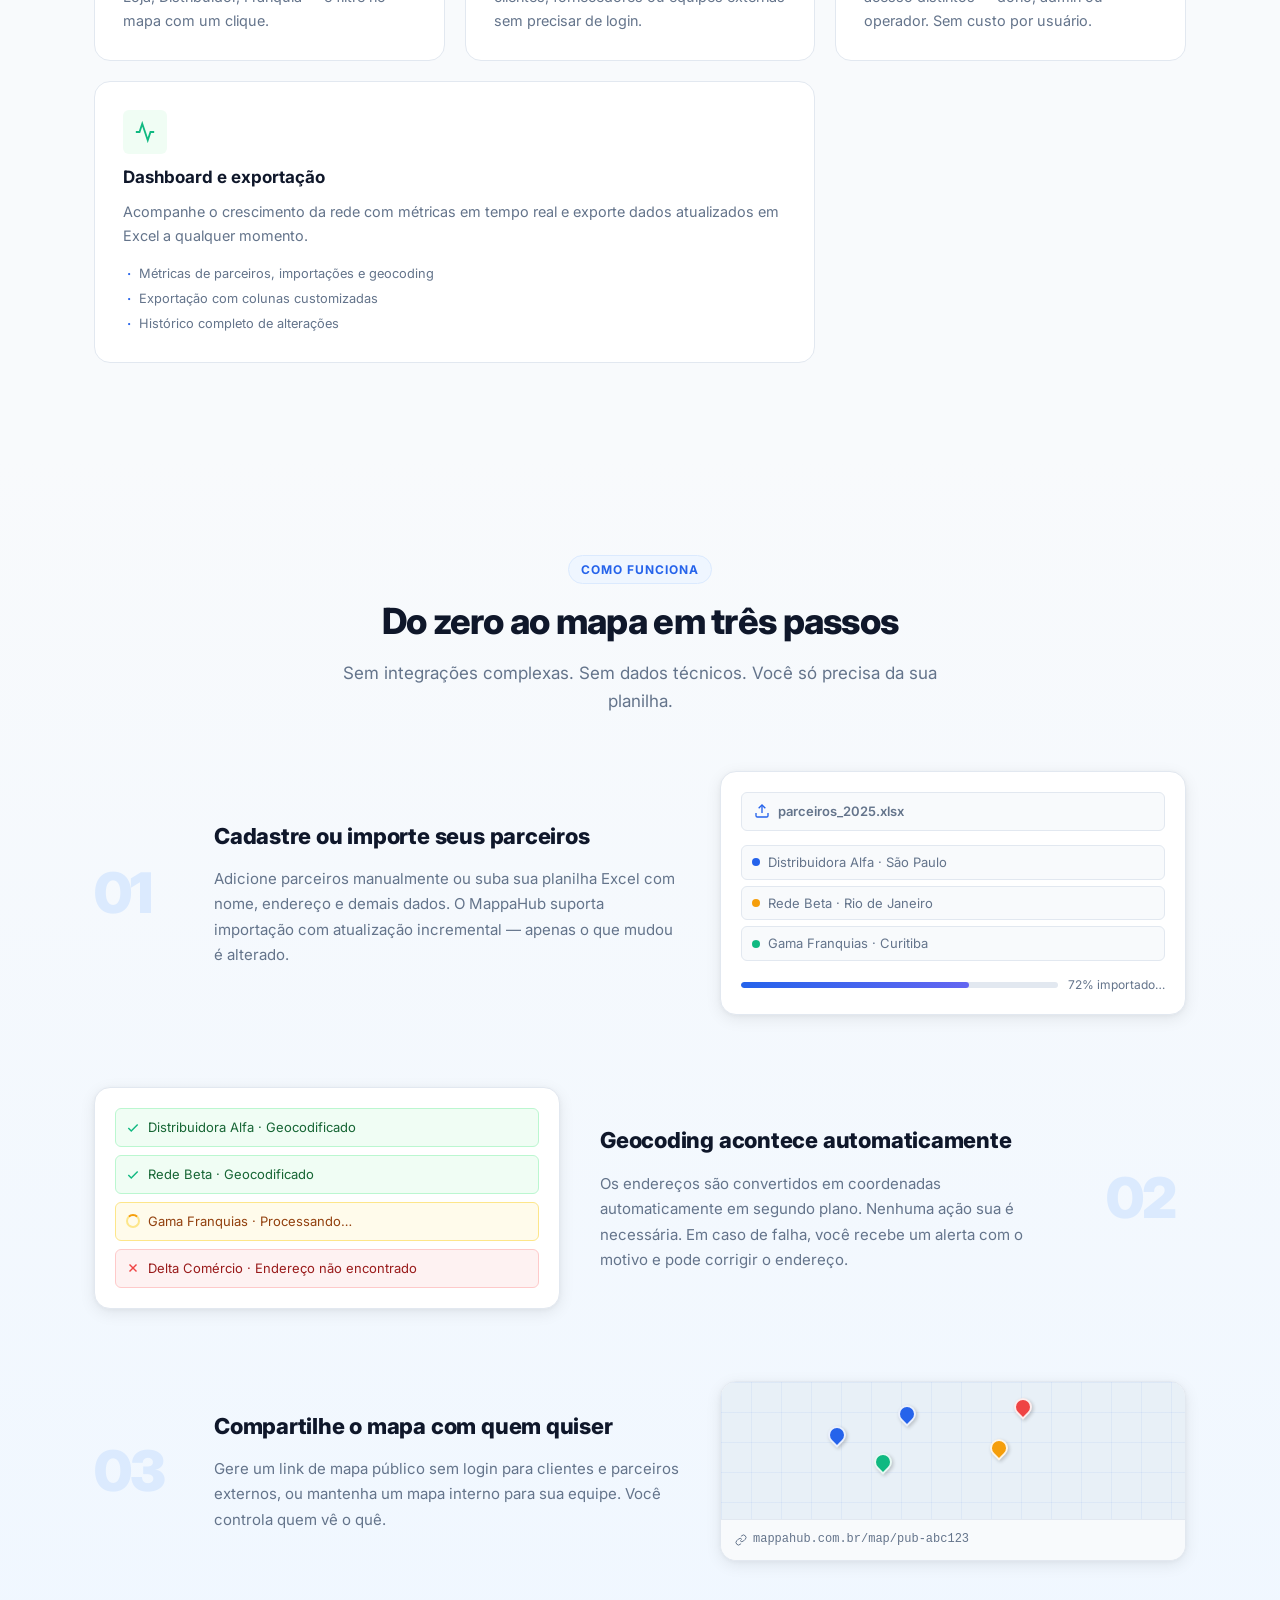
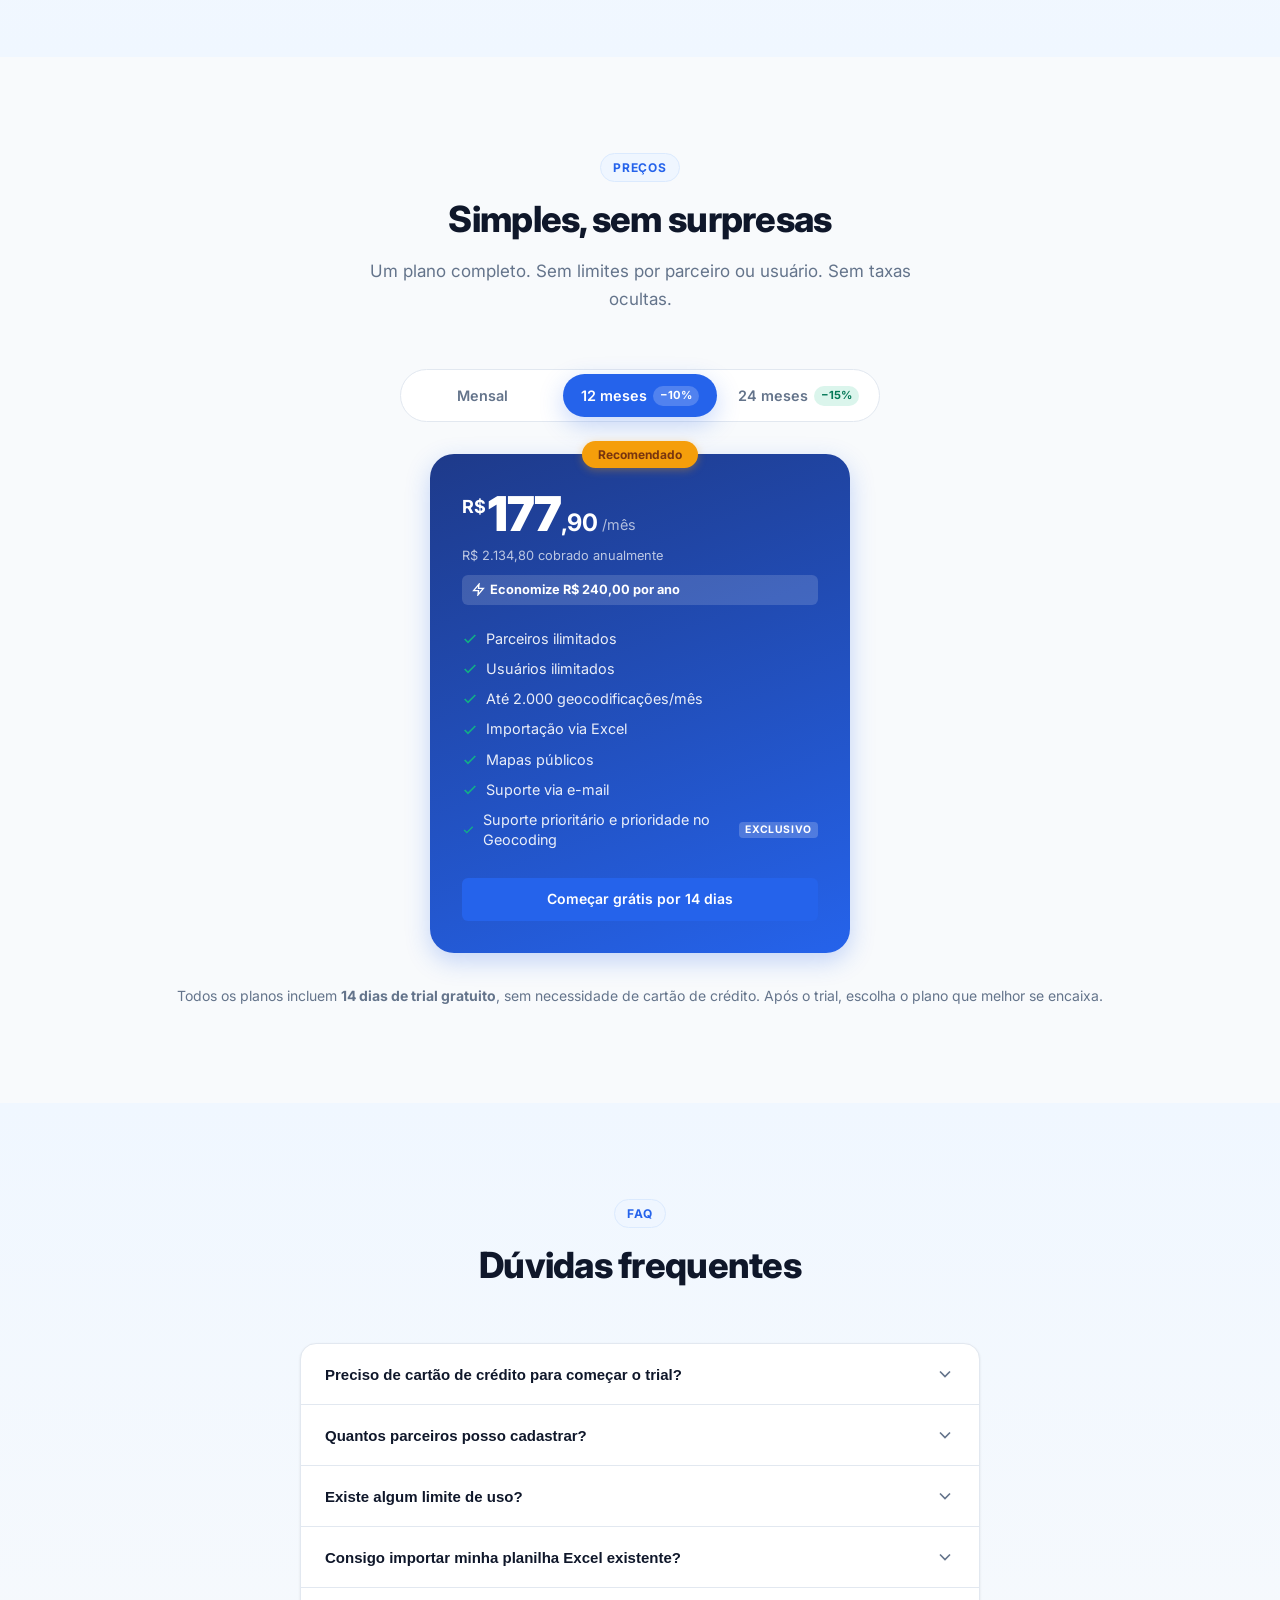
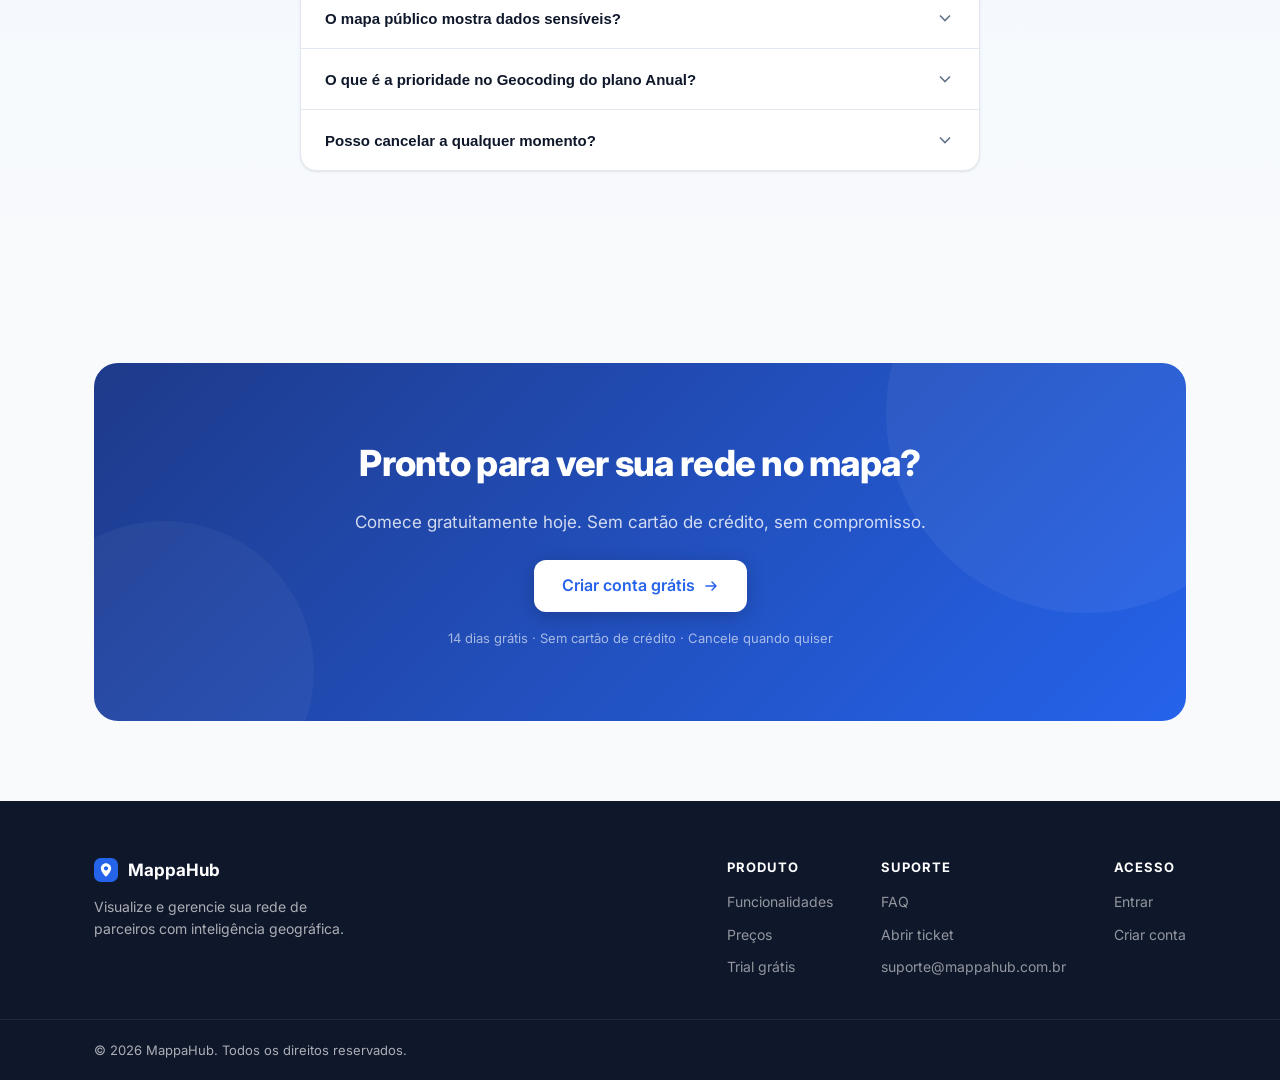
==== commit e058cb28: "feat(pricing): add billing period selector and geocoding fair-use limit Replace the two static prici" ====
--- a/index.html
+++ b/index.html
@@ -58,7 +58,7 @@
     "operatingSystem": "Web",
     "screenshot": "https://mappahub.com.br/og-image.png",
     "featureList": [
-      "Geocoding automático de endereços",
+      "Geocoding automático de endereços (até 2.000/mês)",
       "Importação via planilha Excel",
       "Tipos de pin customizáveis",
       "Mapas públicos por link compartilhável",
@@ -74,17 +74,27 @@
         "priceValidUntil": "2027-12-31",
         "availability": "https://schema.org/InStock",
         "url": "https://app.mappahub.com.br/register",
-        "description": "Parceiros ilimitados, usuários ilimitados, geocoding automático, importação via Excel, mapas públicos e suporte via e-mail."
+        "description": "Parceiros e usuários ilimitados, geocoding automático (até 2.000/mês), importação via Excel, mapas públicos e suporte via e-mail."
       },
       {
         "@type": "Offer",
-        "name": "Plano Anual",
+        "name": "Plano 12 meses",
         "price": "2134.80",
         "priceCurrency": "BRL",
         "priceValidUntil": "2027-12-31",
         "availability": "https://schema.org/InStock",
         "url": "https://app.mappahub.com.br/register?plan=annual",
-        "description": "Tudo do plano mensal mais suporte prioritário com SLA de 4h e prioridade no fila de geocoding."
+        "description": "R$ 177,90/mês (economize 10%). Tudo do plano mensal mais suporte prioritário com SLA de 4h e prioridade na fila de geocoding."
+      },
+      {
+        "@type": "Offer",
+        "name": "Plano 24 meses",
+        "price": "4029.60",
+        "priceCurrency": "BRL",
+        "priceValidUntil": "2027-12-31",
+        "availability": "https://schema.org/InStock",
+        "url": "https://app.mappahub.com.br/register?plan=biennial",
+        "description": "R$ 167,90/mês (economize 15%). Tudo do plano mensal mais suporte prioritário com SLA de 4h e prioridade na fila de geocoding."
       }
     ],
     "provider": {
@@ -132,7 +142,15 @@
         "name": "Quantos parceiros posso cadastrar?",
         "acceptedAnswer": {
           "@type": "Answer",
-          "text": "Parceiros ilimitados em todos os planos. Não existe limite de cadastros, usuários ou mapas — você paga um valor fixo mensal ou anual independente do volume."
+          "text": "Parceiros e usuários são ilimitados para gestão da sua rede, sem custo por cadastro. Geocodificações automáticas, importações em massa e mapas públicos seguem uma política de uso justo (franquia de 2.000 geocodificações/mês) para manter estabilidade e preço previsível."
+        }
+      },
+      {
+        "@type": "Question",
+        "name": "Existe algum limite de uso?",
+        "acceptedAnswer": {
+          "@type": "Answer",
+          "text": "Cadastro de parceiros e usuários é ilimitado. Cada plano inclui uma franquia de 2.000 geocodificações por mês — endereços já geocodificados não recontam, pois ficam em cache. Volumes maiores têm plano sob consulta."
         }
       },
       {
@@ -140,7 +158,7 @@
         "name": "Consigo importar minha planilha Excel existente?",
         "acceptedAnswer": {
           "@type": "Answer",
-          "text": "Sim. O MappaHub aceita arquivos .xlsx com as colunas que você já usa. Basta mapear os campos (nome, endereço, etc.) e importar. A importação é incremental — apenas os registros novos ou alterados são processados, preservando o histórico."
+          "text": "Sim. O MappaHub aceita arquivos .xlsx com as colunas que você já usa. Basta mapear os campos (nome, endereço, etc.) e importar. A importação é incremental — apenas os registros novos ou alterados são processados, preservando o histórico e consumindo a franquia mensal de geocodificações apenas nos endereços novos."
         }
       },
       {
@@ -488,55 +506,40 @@
           <p class="section-desc">Um plano completo. Sem limites por parceiro ou usuário. Sem taxas ocultas.</p>
         </div>
 
-        <div class="pricing-grid">
-
-          <!-- Monthly -->
-          <div class="pricing-card">
-            <div class="pricing-label">Mensal</div>
+        <div class="pricing-toggle" role="radiogroup" aria-label="Período de cobrança">
+          <button type="button" class="pricing-toggle-btn" role="radio" aria-checked="false" data-period="1">Mensal</button>
+          <button type="button" class="pricing-toggle-btn is-active" role="radio" aria-checked="true" data-period="12">12 meses <span class="toggle-badge">−10%</span></button>
+          <button type="button" class="pricing-toggle-btn" role="radio" aria-checked="false" data-period="24">24 meses <span class="toggle-badge">−15%</span></button>
+        </div>
+
+        <div class="pricing-single">
+          <div class="pricing-card pricing-card--featured">
+            <div class="pricing-badge" id="pricingBadge">Recomendado</div>
             <div class="pricing-price">
               <span class="price-currency">R$</span>
-              <span class="price-value">197<span class="price-cents">,90</span></span>
+              <span class="price-value"><span id="priceValue">177</span><span class="price-cents">,90</span></span>
               <span class="price-period">/mês</span>
             </div>
-            <p class="pricing-note">Sem fidelidade — cancele quando quiser</p>
+            <p class="pricing-note-annual" id="pricingNote">R$ 2.134,80 cobrado anualmente</p>
+            <div class="pricing-savings" id="pricingSavings">
+              <svg width="13" height="13" viewBox="0 0 24 24" fill="none" stroke="currentColor" stroke-width="2.5"><polygon points="13 2 3 14 12 14 11 22 21 10 12 10 13 2"/></svg>
+              <span id="pricingSavingsText">Economize R$ 240,00 por ano</span>
+            </div>
             <ul class="pricing-features">
               <li><svg width="16" height="16" viewBox="0 0 24 24" fill="none" stroke="#10b981" stroke-width="2.5"><polyline points="20 6 9 17 4 12"/></svg> Parceiros ilimitados</li>
               <li><svg width="16" height="16" viewBox="0 0 24 24" fill="none" stroke="#10b981" stroke-width="2.5"><polyline points="20 6 9 17 4 12"/></svg> Usuários ilimitados</li>
-              <li><svg width="16" height="16" viewBox="0 0 24 24" fill="none" stroke="#10b981" stroke-width="2.5"><polyline points="20 6 9 17 4 12"/></svg> Geocoding automático</li>
+              <li><svg width="16" height="16" viewBox="0 0 24 24" fill="none" stroke="#10b981" stroke-width="2.5"><polyline points="20 6 9 17 4 12"/></svg> Até 2.000 geocodificações/mês</li>
               <li><svg width="16" height="16" viewBox="0 0 24 24" fill="none" stroke="#10b981" stroke-width="2.5"><polyline points="20 6 9 17 4 12"/></svg> Importação via Excel</li>
               <li><svg width="16" height="16" viewBox="0 0 24 24" fill="none" stroke="#10b981" stroke-width="2.5"><polyline points="20 6 9 17 4 12"/></svg> Mapas públicos</li>
               <li><svg width="16" height="16" viewBox="0 0 24 24" fill="none" stroke="#10b981" stroke-width="2.5"><polyline points="20 6 9 17 4 12"/></svg> Suporte via e-mail</li>
-            </ul>
-            <a href="https://app.mappahub.com.br/register" class="btn-outline btn-full">Começar grátis por 14 dias</a>
-          </div>
-
-          <!-- Annual -->
-          <div class="pricing-card pricing-card--featured">
-            <div class="pricing-badge">Recomendado</div>
-            <div class="pricing-label">Anual</div>
-            <div class="pricing-price">
-              <span class="price-currency">R$</span>
-              <span class="price-value">177<span class="price-cents">,90</span></span>
-              <span class="price-period">/mês</span>
-            </div>
-            <p class="pricing-note-annual">R$ 2.134,80 cobrado anualmente</p>
-            <div class="pricing-savings">
-              <svg width="13" height="13" viewBox="0 0 24 24" fill="none" stroke="currentColor" stroke-width="2.5"><polygon points="13 2 3 14 12 14 11 22 21 10 12 10 13 2"/></svg>
-              Economize R$ 240,00 por ano
-            </div>
-            <ul class="pricing-features">
-              <li><svg width="16" height="16" viewBox="0 0 24 24" fill="none" stroke="#10b981" stroke-width="2.5"><polyline points="20 6 9 17 4 12"/></svg> Tudo do plano Mensal</li>
-              <li><svg width="16" height="16" viewBox="0 0 24 24" fill="none" stroke="#10b981" stroke-width="2.5"><polyline points="20 6 9 17 4 12"/></svg> Suporte prioritário</li>
-              <li><svg width="16" height="16" viewBox="0 0 24 24" fill="none" stroke="#10b981" stroke-width="2.5"><polyline points="20 6 9 17 4 12"/></svg> SLA de resposta em até 4h</li>
-              <li>
+              <li class="pricing-perk" id="pricingPerk">
                 <svg width="16" height="16" viewBox="0 0 24 24" fill="none" stroke="#10b981" stroke-width="2.5"><polyline points="20 6 9 17 4 12"/></svg>
-                Prioridade no Geocoding
+                Suporte prioritário e prioridade no Geocoding
                 <span class="feature-tag">Exclusivo</span>
               </li>
             </ul>
-            <a href="https://app.mappahub.com.br/register?plan=annual" class="btn-primary btn-full">⚡ Começar com plano Anual</a>
-          </div>
-
+            <a href="https://app.mappahub.com.br/register?plan=annual" class="btn-primary btn-full" id="pricingCta">Começar grátis por 14 dias</a>
+          </div>
         </div>
 
         <p class="pricing-trial">
@@ -571,7 +574,17 @@
               <svg class="faq-icon" width="20" height="20" viewBox="0 0 24 24" fill="none" stroke="currentColor" stroke-width="2" aria-hidden="true"><polyline points="6 9 12 15 18 9"/></svg>
             </button>
             <div class="faq-answer" id="faq-a2" role="region" aria-labelledby="faq-q2">
-              <p>Parceiros ilimitados em todos os planos. Não existe limite de cadastros, usuários ou mapas — você paga um valor fixo mensal ou anual independente do volume.</p>
+              <p>Parceiros e usuários são ilimitados para gestão da sua rede, sem custo por cadastro. Geocodificações automáticas, importações em massa e mapas públicos seguem uma política de uso justo (franquia de 2.000 geocodificações/mês) para manter estabilidade e preço previsível.</p>
+            </div>
+          </div>
+
+          <div class="faq-item">
+            <button class="faq-question" aria-expanded="false" aria-controls="faq-a2b" id="faq-q2b">
+              Existe algum limite de uso?
+              <svg class="faq-icon" width="20" height="20" viewBox="0 0 24 24" fill="none" stroke="currentColor" stroke-width="2" aria-hidden="true"><polyline points="6 9 12 15 18 9"/></svg>
+            </button>
+            <div class="faq-answer" id="faq-a2b" role="region" aria-labelledby="faq-q2b">
+              <p>O cadastro de parceiros e usuários é ilimitado. Cada plano inclui uma franquia de <strong>2.000 geocodificações por mês</strong> — endereços já geocodificados não recontam, pois ficam em cache. Precisa de mais volume? Falamos com você sobre um plano sob medida.</p>
             </div>
           </div>
 
@@ -581,7 +594,7 @@
               <svg class="faq-icon" width="20" height="20" viewBox="0 0 24 24" fill="none" stroke="currentColor" stroke-width="2" aria-hidden="true"><polyline points="6 9 12 15 18 9"/></svg>
             </button>
             <div class="faq-answer" id="faq-a3" role="region" aria-labelledby="faq-q3">
-              <p>Sim. O MappaHub aceita arquivos .xlsx com as colunas que você já usa. Basta mapear os campos (nome, endereço, etc.) e importar. A importação é incremental — apenas os registros novos ou alterados são processados, preservando o histórico.</p>
+              <p>Sim. O MappaHub aceita arquivos .xlsx com as colunas que você já usa. Basta mapear os campos (nome, endereço, etc.) e importar. A importação é incremental — apenas os registros novos ou alterados são processados, preservando o histórico e consumindo a franquia mensal de geocodificações apenas nos endereços novos.</p>
             </div>
           </div>
 
--- a/style.css
+++ b/style.css
@@ -842,13 +842,60 @@
    ───────────────────────────────────────────────────────────────────────────── */
 .pricing { background: var(--bg); }
 
-.pricing-grid {
-  display: grid;
-  grid-template-columns: 1fr 1fr;
-  gap: 24px;
-  max-width: 760px;
+.pricing-toggle {
+  display: flex;
+  justify-content: center;
+  gap: 4px;
+  max-width: 480px;
+  margin: 0 auto 32px;
+  padding: 4px;
+  background: var(--surface);
+  border: 1px solid var(--border);
+  border-radius: 999px;
+}
+.pricing-toggle-btn {
+  flex: 1;
+  display: inline-flex;
+  align-items: center;
+  justify-content: center;
+  gap: 6px;
+  padding: 10px 14px;
+  border: none;
+  background: none;
+  border-radius: 999px;
+  font: inherit;
+  font-size: .9rem;
+  font-weight: 600;
+  color: var(--text-muted);
+  cursor: pointer;
+  transition: background .2s, color .2s;
+  white-space: nowrap;
+}
+.pricing-toggle-btn:hover { color: var(--text); }
+.pricing-toggle-btn.is-active {
+  background: var(--blue);
+  color: #fff;
+  box-shadow: var(--shadow-blue);
+}
+.toggle-badge {
+  font-size: .7rem;
+  font-weight: 700;
+  padding: 1px 7px;
+  border-radius: 999px;
+  background: rgba(16,185,129,.15);
+  color: #047857;
+}
+.pricing-toggle-btn.is-active .toggle-badge {
+  background: rgba(255,255,255,.2);
+  color: #fff;
+}
+
+.pricing-single {
+  max-width: 420px;
   margin: 0 auto;
 }
+.pricing-perk[hidden],
+.pricing-savings[hidden] { display: none; }
 
 .pricing-card {
   background: var(--surface);
@@ -892,15 +939,6 @@
   box-shadow: 0 2px 8px rgba(245,158,11,.35);
 }
 
-.pricing-label {
-  font-size: .8125rem;
-  font-weight: 700;
-  text-transform: uppercase;
-  letter-spacing: .08em;
-  margin-bottom: 20px;
-  opacity: .7;
-}
-
 .pricing-price {
   display: flex;
   align-items: flex-start;
@@ -931,11 +969,6 @@
   margin-left: 2px;
 }
 
-.pricing-note {
-  font-size: .8rem;
-  color: var(--text-muted);
-  margin-bottom: 20px;
-}
 .pricing-note-annual {
   font-size: .8rem;
   color: rgba(255,255,255,.7);
@@ -1247,7 +1280,8 @@
   .step-number { font-size: 2.5rem; }
 
   /* Pricing */
-  .pricing-grid { grid-template-columns: 1fr; max-width: 420px; }
+  .pricing-toggle { max-width: 100%; }
+  .pricing-toggle-btn { padding: 9px 8px; font-size: .82rem; }
 
   /* Footer */
   .footer-inner { flex-direction: column; gap: 36px; }
